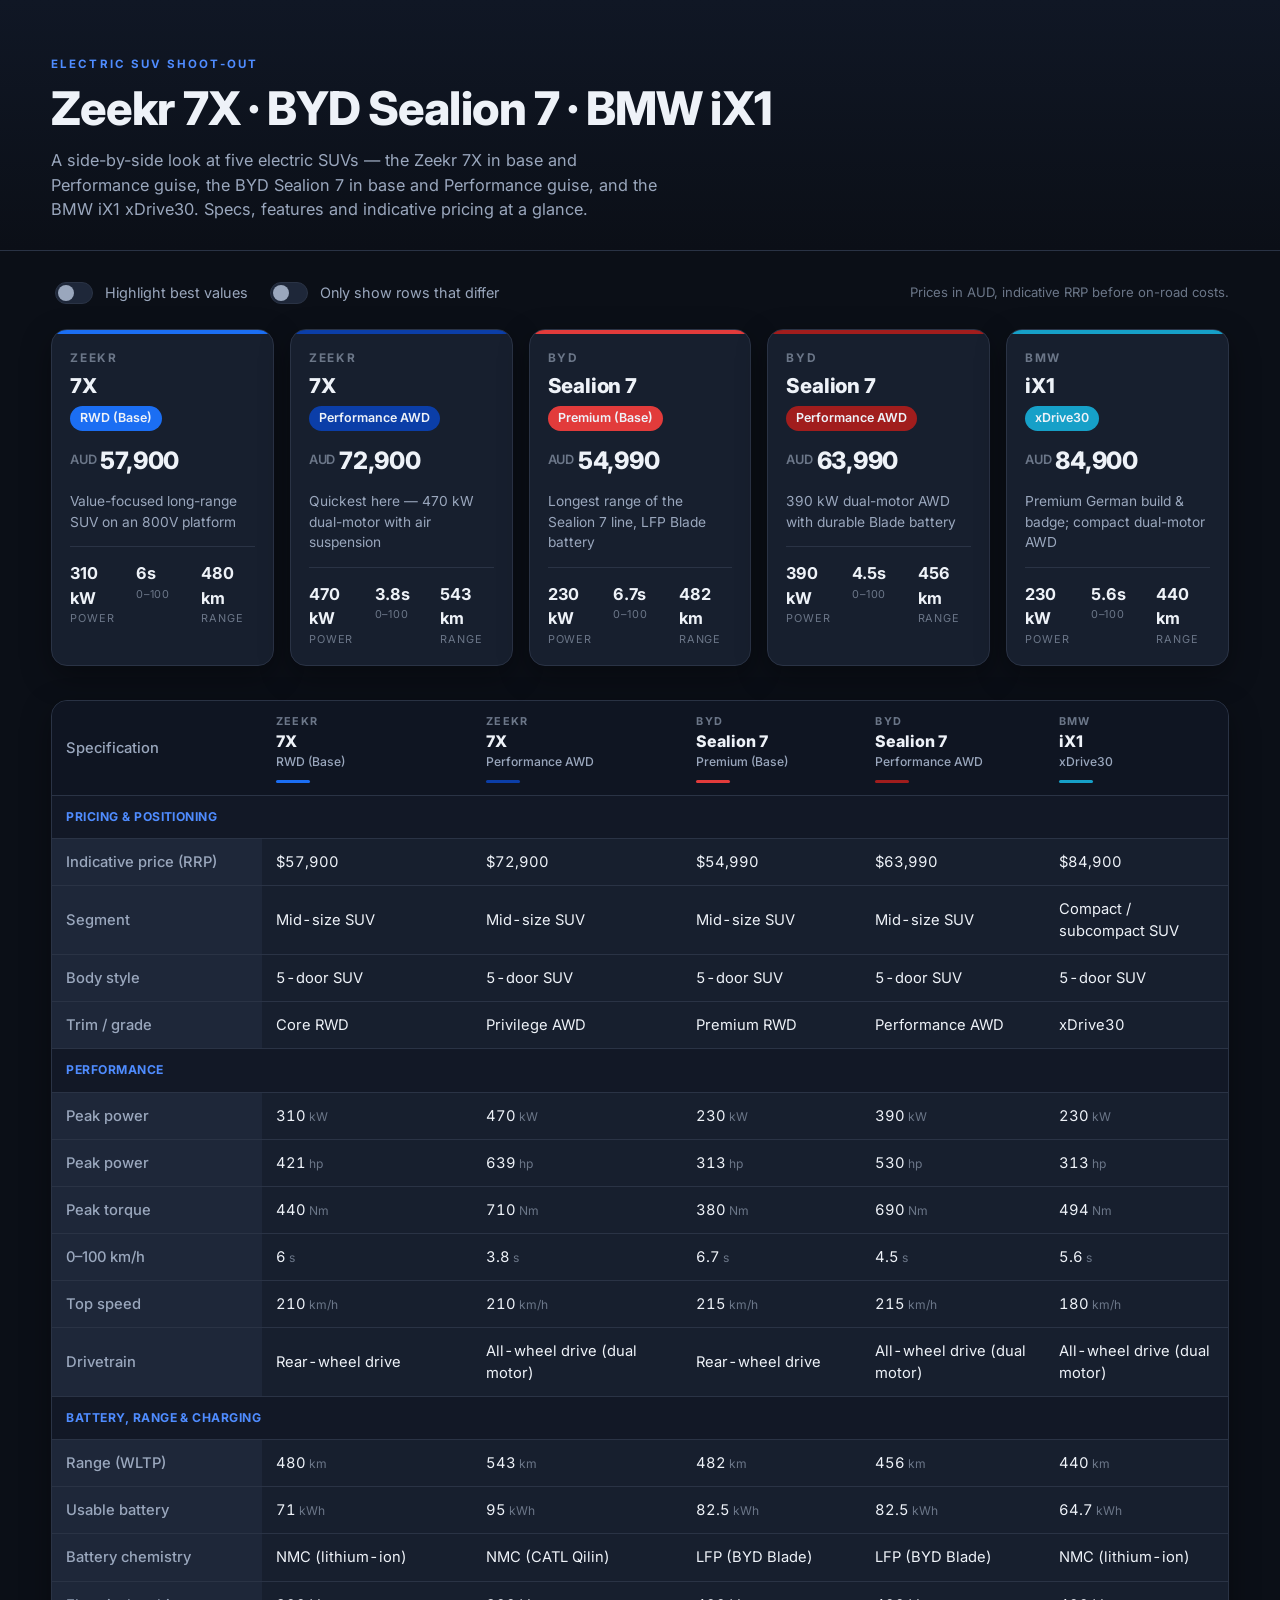
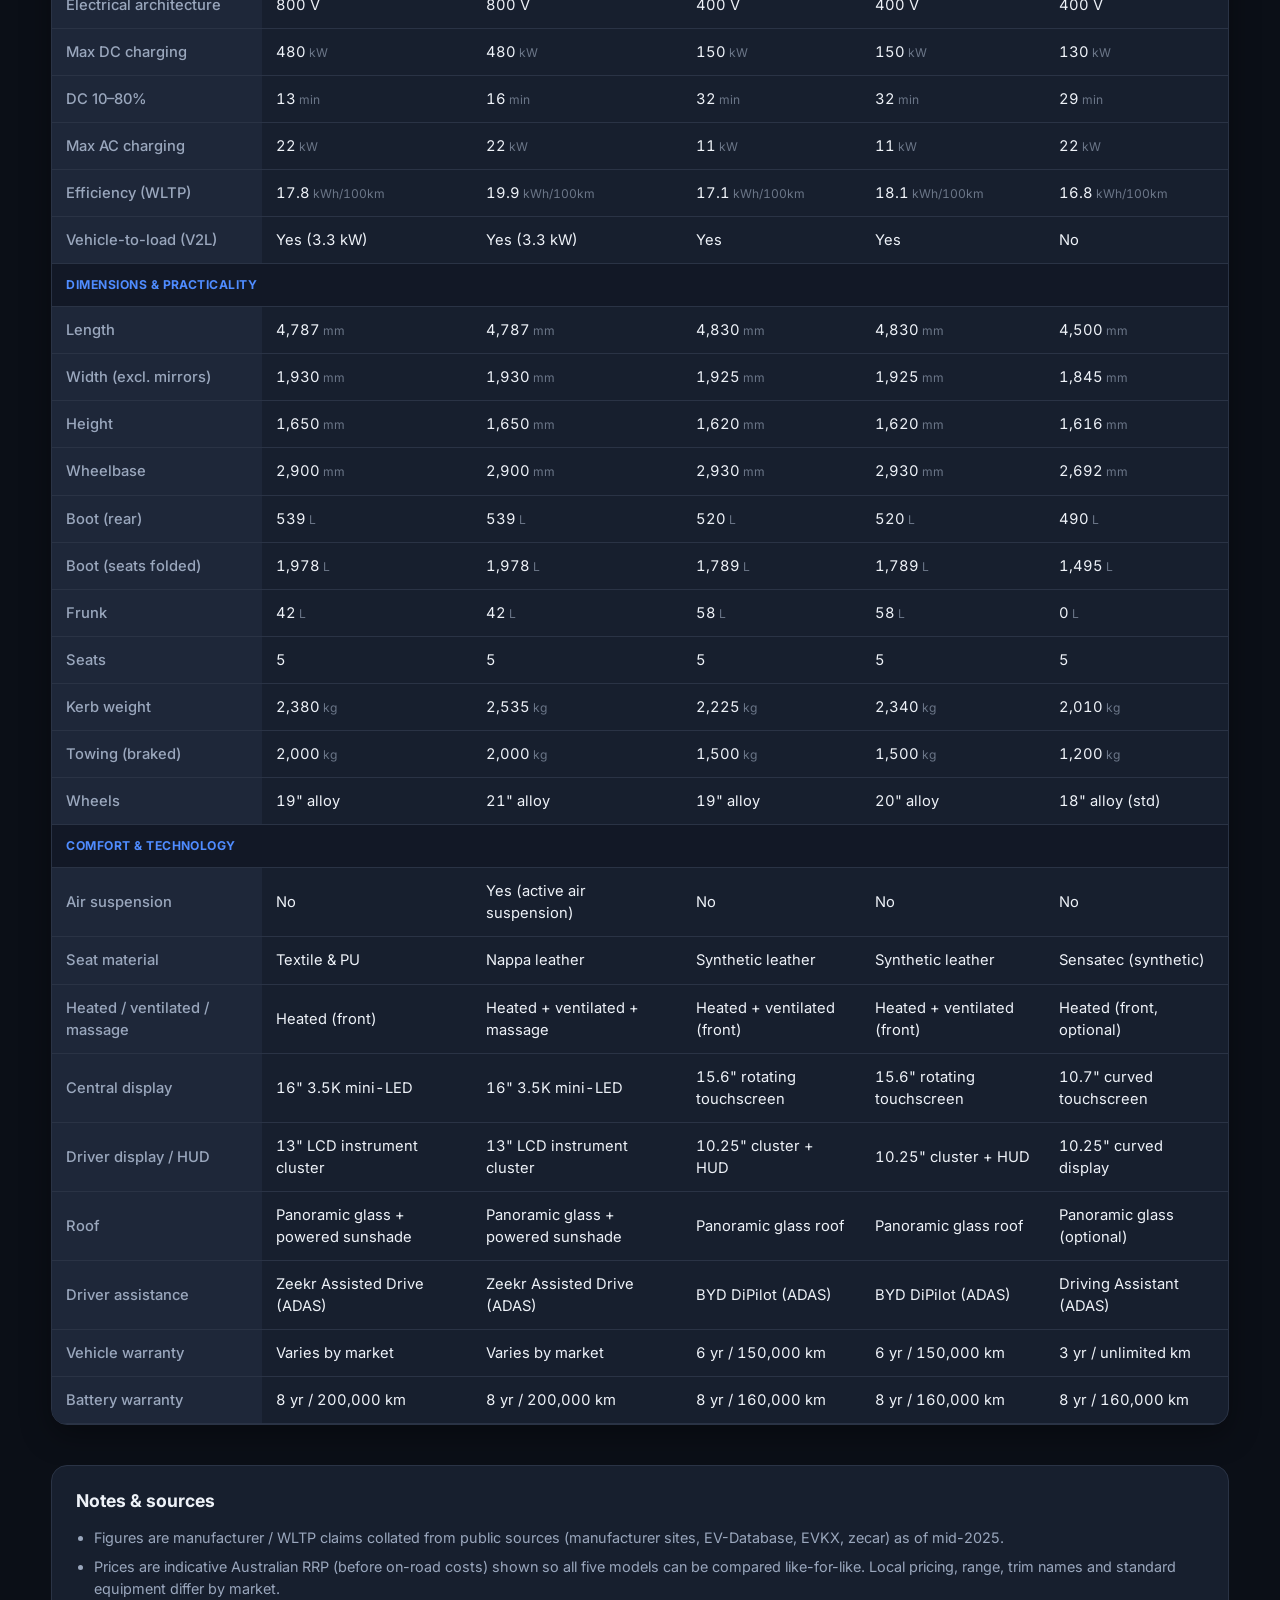
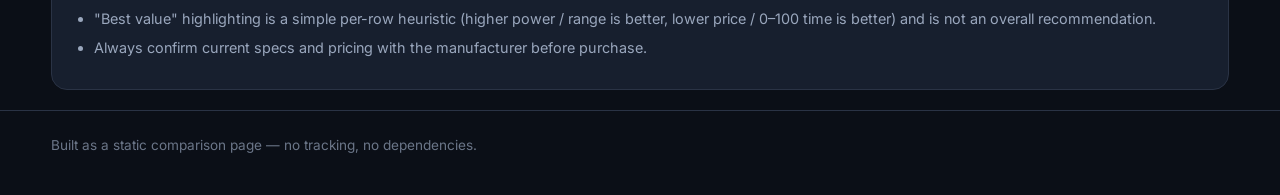
==== index.html @ f1d164d0 "Add side-by-side EV comparison for Zeekr 7X, BYD Sealion 7 and BMW iX1 Co-authored-by: add0908 <add0" ====
<!DOCTYPE html>
<html lang="en">
  <head>
    <meta charset="UTF-8" />
    <meta name="viewport" content="width=device-width, initial-scale=1.0" />
    <title>EV Comparison · Zeekr 7X vs BYD Sealion 7 vs BMW iX1</title>
    <meta
      name="description"
      content="Side-by-side comparison of the Zeekr 7X (base & Performance), BYD Sealion 7 (base & Performance) and BMW iX1 xDrive30 — specs, features and pricing."
    />
    <link rel="preconnect" href="https://fonts.googleapis.com" />
    <link rel="preconnect" href="https://fonts.gstatic.com" crossorigin />
    <link
      href="https://fonts.googleapis.com/css2?family=Inter:wght@400;500;600;700;800&display=swap"
      rel="stylesheet"
    />
    <link rel="stylesheet" href="styles.css" />
  </head>
  <body>
    <header class="site-header">
      <div class="wrap">
        <p class="eyebrow">Electric SUV shoot-out</p>
        <h1>Zeekr 7X · BYD Sealion 7 · BMW iX1</h1>
        <p class="lede">
          A side-by-side look at five electric SUVs — the Zeekr 7X in base and
          Performance guise, the BYD Sealion 7 in base and Performance guise, and
          the BMW iX1 xDrive30. Specs, features and indicative pricing at a glance.
        </p>
      </div>
    </header>

    <main class="wrap">
      <section class="controls" aria-label="Comparison controls">
        <div class="control-group">
          <label class="switch">
            <input type="checkbox" id="toggle-diff" />
            <span>Highlight best values</span>
          </label>
          <label class="switch">
            <input type="checkbox" id="toggle-onlydiff" />
            <span>Only show rows that differ</span>
          </label>
        </div>
        <p class="disclaimer" id="currency-note"></p>
      </section>

      <section class="cards" id="vehicle-cards" aria-label="Vehicles"></section>

      <section class="table-wrap" aria-label="Detailed comparison">
        <table class="compare" id="compare-table">
          <thead id="compare-head"></thead>
          <tbody id="compare-body"></tbody>
        </table>
      </section>

      <section class="notes">
        <h2>Notes &amp; sources</h2>
        <ul>
          <li>
            Figures are manufacturer / WLTP claims collated from public sources
            (manufacturer sites, EV-Database, EVKX, zecar) as of mid-2025.
          </li>
          <li>
            Prices are indicative Australian RRP (before on-road costs) shown so
            all five models can be compared like-for-like. Local pricing, range,
            trim names and standard equipment differ by market.
          </li>
          <li>
            "Best value" highlighting is a simple per-row heuristic (higher power
            / range is better, lower price / 0–100 time is better) and is not an
            overall recommendation.
          </li>
          <li>Always confirm current specs and pricing with the manufacturer before purchase.</li>
        </ul>
      </section>
    </main>

    <footer class="site-footer">
      <div class="wrap">
        <p>Built as a static comparison page — no tracking, no dependencies.</p>
      </div>
    </footer>

    <script src="data.js"></script>
    <script src="app.js"></script>
  </body>
</html>
---- styles.css ----
:root {
  --bg: #0b0f17;
  --bg-soft: #121826;
  --surface: #171f2e;
  --surface-2: #1e2739;
  --border: #2a3345;
  --text: #eef2f8;
  --text-dim: #9aa7bd;
  --text-faint: #6b7688;
  --accent: #4f8cff;
  --win-bg: rgba(52, 211, 153, 0.14);
  --win-border: rgba(52, 211, 153, 0.55);
  --win-text: #6ee7b7;
  --radius: 16px;
  --shadow: 0 10px 30px rgba(0, 0, 0, 0.35);
  --sticky-bg: #0f1522;
}

* {
  box-sizing: border-box;
}

html {
  scroll-behavior: smooth;
}

body {
  margin: 0;
  font-family: "Inter", system-ui, -apple-system, Segoe UI, Roboto, sans-serif;
  background: radial-gradient(1200px 600px at 70% -10%, #17233b 0, transparent 60%),
    var(--bg);
  background-color: var(--bg);
  color: var(--text);
  -webkit-font-smoothing: antialiased;
  line-height: 1.5;
}

.wrap {
  width: min(1180px, 92vw);
  margin: 0 auto;
}

/* Header */
.site-header {
  padding: 56px 0 28px;
  background: linear-gradient(180deg, #101725 0%, var(--bg) 100%);
  border-bottom: 1px solid var(--border);
}

.eyebrow {
  text-transform: uppercase;
  letter-spacing: 0.18em;
  font-size: 0.72rem;
  font-weight: 700;
  color: var(--accent);
  margin: 0 0 10px;
}

.site-header h1 {
  margin: 0 0 14px;
  font-size: clamp(1.8rem, 4vw, 2.9rem);
  font-weight: 800;
  letter-spacing: -0.02em;
  line-height: 1.1;
}

.lede {
  margin: 0;
  max-width: 62ch;
  color: var(--text-dim);
  font-size: 1.02rem;
}

/* Controls */
.controls {
  display: flex;
  flex-wrap: wrap;
  align-items: center;
  justify-content: space-between;
  gap: 16px;
  margin: 28px 0 22px;
}

.control-group {
  display: flex;
  flex-wrap: wrap;
  gap: 18px;
}

.switch {
  display: inline-flex;
  align-items: center;
  gap: 9px;
  font-size: 0.9rem;
  color: var(--text-dim);
  cursor: pointer;
  user-select: none;
}

.switch input {
  appearance: none;
  width: 38px;
  height: 22px;
  border-radius: 999px;
  background: var(--surface-2);
  border: 1px solid var(--border);
  position: relative;
  cursor: pointer;
  transition: background 0.2s ease;
  flex: none;
}

.switch input::after {
  content: "";
  position: absolute;
  top: 2px;
  left: 2px;
  width: 16px;
  height: 16px;
  border-radius: 50%;
  background: var(--text-dim);
  transition: transform 0.2s ease, background 0.2s ease;
}

.switch input:checked {
  background: rgba(79, 140, 255, 0.35);
  border-color: var(--accent);
}

.switch input:checked::after {
  transform: translateX(16px);
  background: var(--accent);
}

.disclaimer {
  margin: 0;
  font-size: 0.82rem;
  color: var(--text-faint);
}

/* Cards */
.cards {
  display: grid;
  grid-template-columns: repeat(auto-fit, minmax(200px, 1fr));
  gap: 16px;
  margin-bottom: 34px;
}

.card {
  position: relative;
  background: var(--surface);
  border: 1px solid var(--border);
  border-radius: var(--radius);
  padding: 20px 18px 18px;
  box-shadow: var(--shadow);
  overflow: hidden;
}

.card::before {
  content: "";
  position: absolute;
  inset: 0 0 auto 0;
  height: 4px;
  background: var(--card-accent, var(--accent));
}

.card .brand {
  font-size: 0.74rem;
  letter-spacing: 0.14em;
  text-transform: uppercase;
  color: var(--text-faint);
  font-weight: 700;
}

.card .model {
  font-size: 1.28rem;
  font-weight: 800;
  margin: 4px 0 2px;
  letter-spacing: -0.01em;
}

.card .trim {
  display: inline-block;
  font-size: 0.78rem;
  font-weight: 600;
  color: var(--text);
  background: var(--card-accent, var(--accent));
  padding: 3px 10px;
  border-radius: 999px;
  margin-bottom: 12px;
}

.card .price {
  font-size: 1.5rem;
  font-weight: 800;
  letter-spacing: -0.01em;
}

.card .price .cur {
  font-size: 0.8rem;
  font-weight: 600;
  color: var(--text-faint);
  margin-right: 4px;
  vertical-align: 0.35em;
}

.card .highlight {
  margin: 12px 0 0;
  font-size: 0.86rem;
  color: var(--text-dim);
  min-height: 2.6em;
}

.card .quickstats {
  display: flex;
  gap: 12px;
  margin-top: 14px;
  padding-top: 14px;
  border-top: 1px solid var(--border);
}

.card .quickstats div {
  flex: 1;
}

.card .quickstats .v {
  font-size: 1.02rem;
  font-weight: 700;
}

.card .quickstats .l {
  font-size: 0.68rem;
  text-transform: uppercase;
  letter-spacing: 0.08em;
  color: var(--text-faint);
}

/* Table */
.table-wrap {
  overflow-x: auto;
  border: 1px solid var(--border);
  border-radius: var(--radius);
  background: var(--surface);
  box-shadow: var(--shadow);
}

table.compare {
  border-collapse: collapse;
  width: 100%;
  min-width: 720px;
  font-size: 0.92rem;
}

table.compare th,
table.compare td {
  padding: 12px 14px;
  text-align: left;
  border-bottom: 1px solid var(--border);
  vertical-align: middle;
}

table.compare thead th {
  position: sticky;
  top: 0;
  z-index: 3;
  background: var(--sticky-bg);
  backdrop-filter: blur(6px);
}

.col-head {
  min-width: 150px;
}

.col-head .ch-brand {
  font-size: 0.68rem;
  letter-spacing: 0.12em;
  text-transform: uppercase;
  color: var(--text-faint);
  font-weight: 700;
}

.col-head .ch-model {
  font-weight: 800;
  font-size: 1rem;
}

.col-head .ch-trim {
  font-size: 0.76rem;
  color: var(--text-dim);
  font-weight: 500;
}

.col-head .ch-bar {
  height: 3px;
  width: 34px;
  border-radius: 3px;
  margin-top: 8px;
  background: var(--ch-accent, var(--accent));
}

/* first column: labels */
th.row-label,
td.row-label {
  position: sticky;
  left: 0;
  z-index: 2;
  background: var(--surface-2);
  font-weight: 500;
  color: var(--text-dim);
  min-width: 190px;
}

thead th.row-label {
  z-index: 4;
  background: var(--sticky-bg);
}

tr.group-row td {
  background: var(--bg-soft);
  font-weight: 700;
  letter-spacing: 0.04em;
  text-transform: uppercase;
  font-size: 0.76rem;
  color: var(--accent);
  position: sticky;
  left: 0;
}

tbody tr:hover td:not(.row-label) {
  background: rgba(255, 255, 255, 0.02);
}

td.val {
  font-variant-numeric: tabular-nums;
  color: var(--text);
}

td.val .unit {
  color: var(--text-faint);
  font-size: 0.82em;
  margin-left: 3px;
}

/* winner highlight (toggled) */
body.show-diff td.win {
  background: var(--win-bg);
  color: var(--win-text);
  font-weight: 700;
  box-shadow: inset 3px 0 0 var(--win-border);
}

/* Notes */
.notes {
  margin: 40px 0 20px;
  background: var(--surface);
  border: 1px solid var(--border);
  border-radius: var(--radius);
  padding: 22px 24px;
}

.notes h2 {
  margin: 0 0 12px;
  font-size: 1.1rem;
}

.notes ul {
  margin: 0;
  padding-left: 18px;
  color: var(--text-dim);
  font-size: 0.9rem;
}

.notes li {
  margin-bottom: 8px;
}

/* Footer */
.site-footer {
  border-top: 1px solid var(--border);
  padding: 24px 0 40px;
  margin-top: 20px;
}

.site-footer p {
  margin: 0;
  color: var(--text-faint);
  font-size: 0.85rem;
}

@media (max-width: 560px) {
  .site-header {
    padding: 40px 0 22px;
  }
  .controls {
    flex-direction: column;
    align-items: flex-start;
  }
}
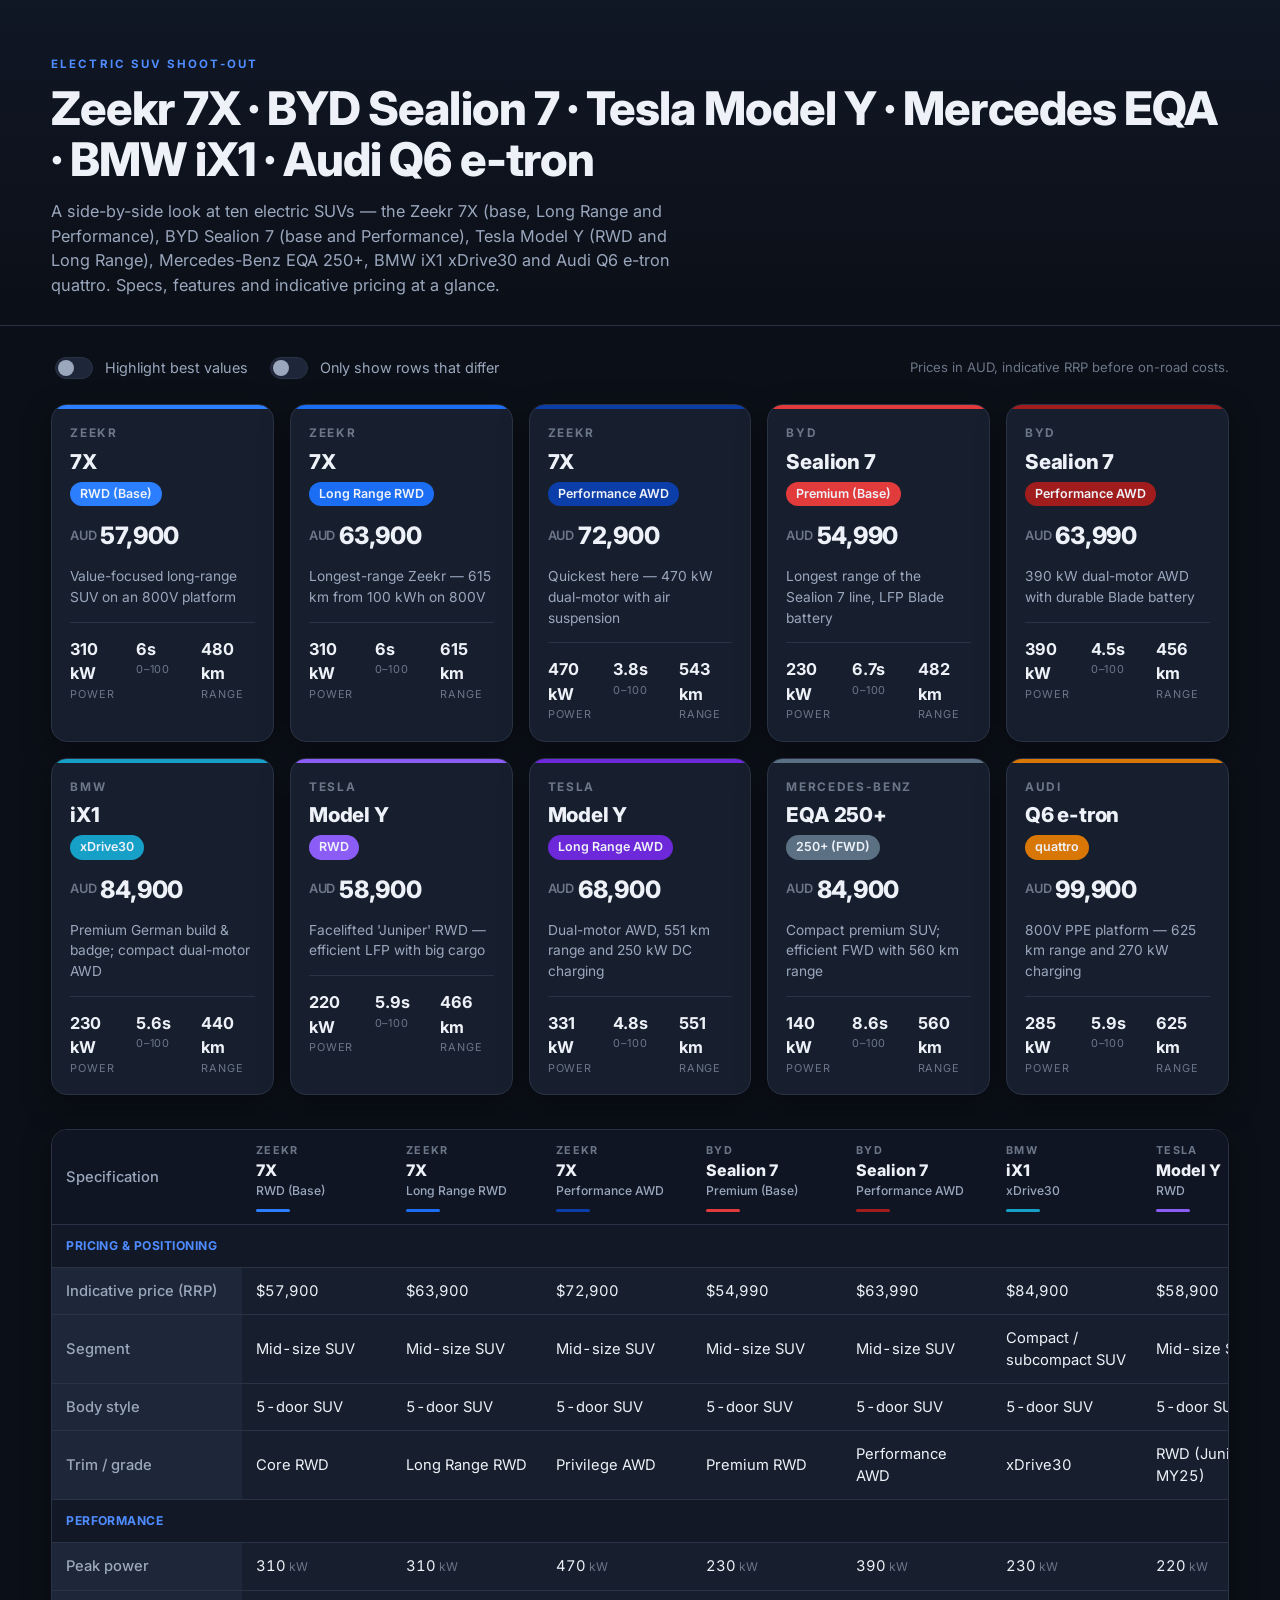
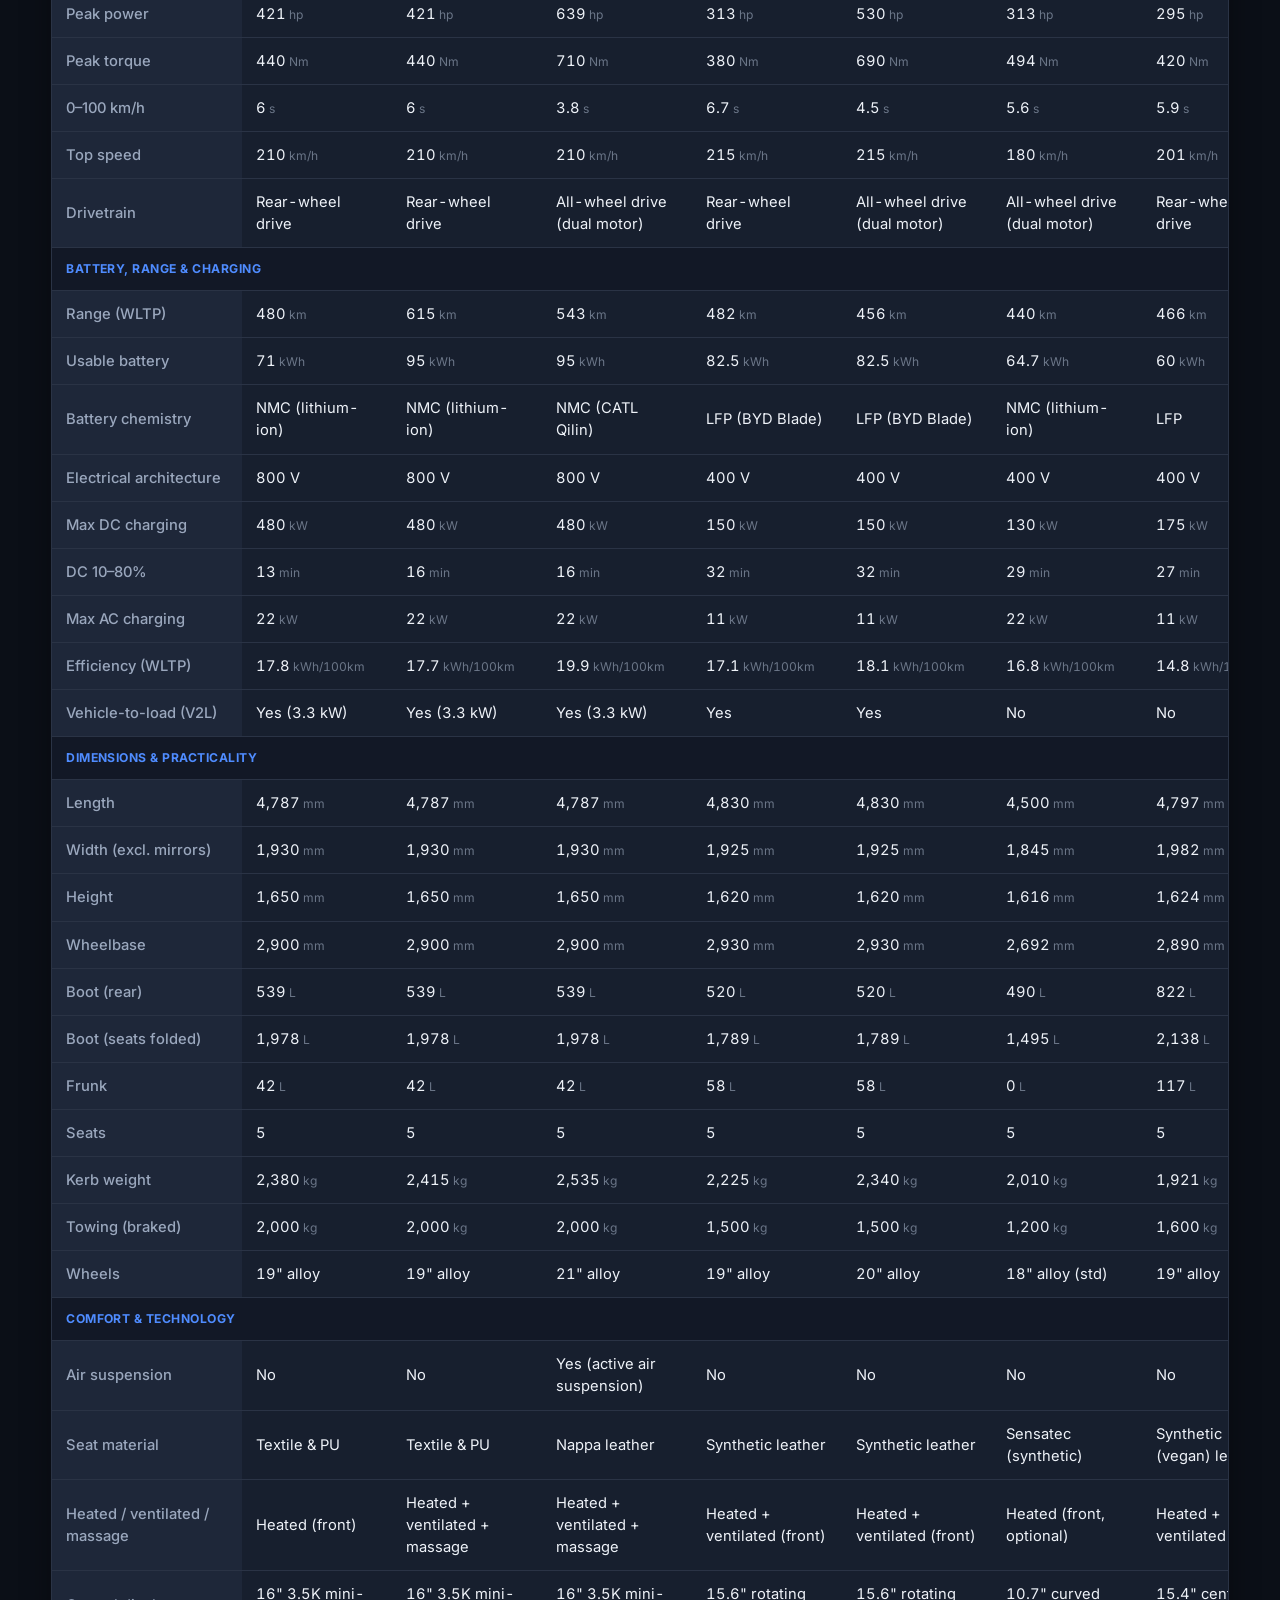
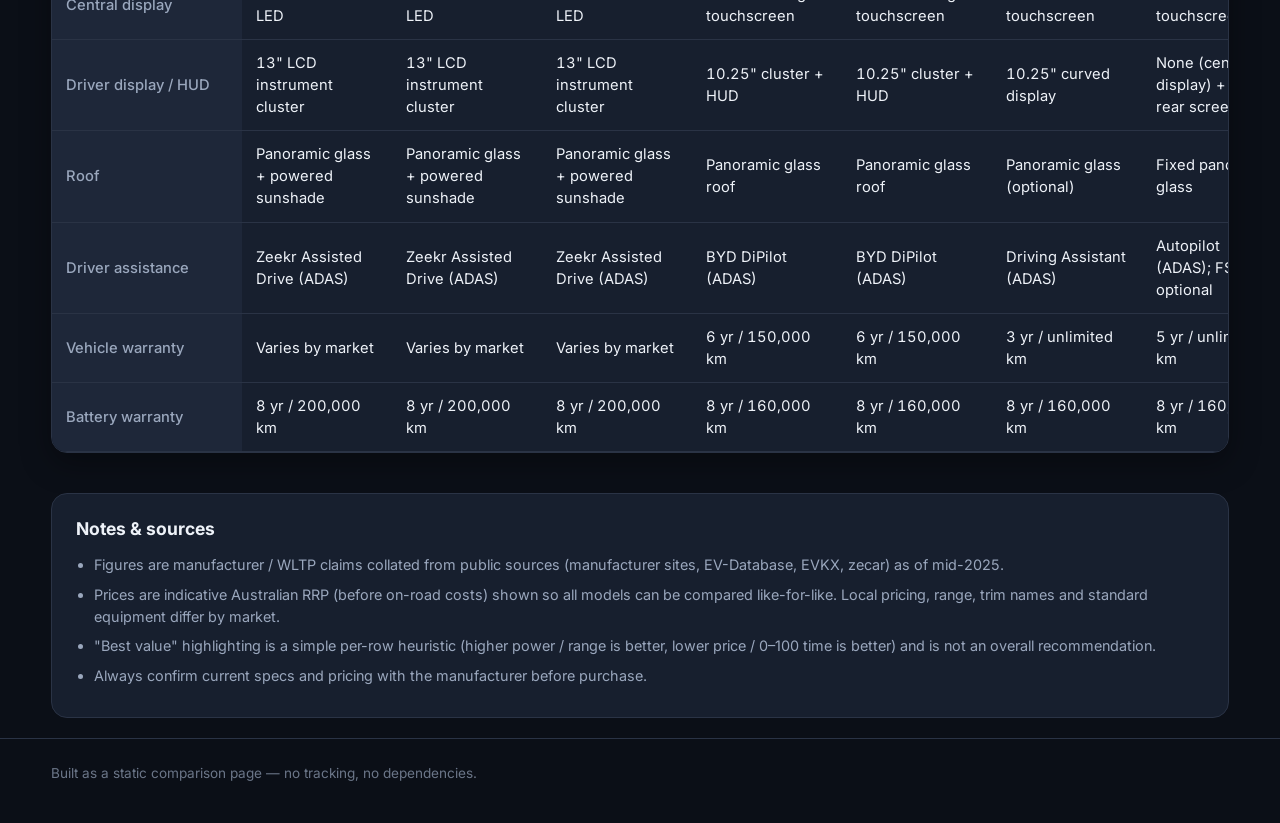
==== commit dcec9a1b: "Add 5 more EVs (Zeekr 7X LR, Tesla Model Y RWD/LR, Mercedes EQA 250+, Audi Q6 e-tron) + build script" ====
--- a/index.html
+++ b/index.html
@@ -7,6 +7,10 @@
     <meta
       name="description"
       content="Side-by-side comparison of the Zeekr 7X (base & Performance), BYD Sealion 7 (base & Performance) and BMW iX1 xDrive30 — specs, features and pricing."
+    />
+    <link
+      rel="icon"
+      href="data:image/svg+xml,%3Csvg xmlns='http://www.w3.org/2000/svg' viewBox='0 0 32 32'%3E%3Crect width='32' height='32' rx='7' fill='%230b0f17'/%3E%3Ctext x='16' y='23' font-size='20' text-anchor='middle' fill='%234f8cff'%3E%E2%9A%A1%3C/text%3E%3C/svg%3E"
     />
     <link rel="preconnect" href="https://fonts.googleapis.com" />
     <link rel="preconnect" href="https://fonts.gstatic.com" crossorigin />
@@ -20,11 +24,13 @@
     <header class="site-header">
       <div class="wrap">
         <p class="eyebrow">Electric SUV shoot-out</p>
-        <h1>Zeekr 7X · BYD Sealion 7 · BMW iX1</h1>
+        <h1>Zeekr 7X · BYD Sealion 7 · Tesla Model Y · Mercedes EQA · BMW iX1 · Audi Q6 e-tron</h1>
         <p class="lede">
-          A side-by-side look at five electric SUVs — the Zeekr 7X in base and
-          Performance guise, the BYD Sealion 7 in base and Performance guise, and
-          the BMW iX1 xDrive30. Specs, features and indicative pricing at a glance.
+          A side-by-side look at ten electric SUVs — the Zeekr 7X (base, Long
+          Range and Performance), BYD Sealion 7 (base and Performance), Tesla
+          Model Y (RWD and Long Range), Mercedes-Benz EQA 250+, BMW iX1 xDrive30
+          and Audi Q6 e-tron quattro. Specs, features and indicative pricing at a
+          glance.
         </p>
       </div>
     </header>
@@ -62,7 +68,7 @@
           </li>
           <li>
             Prices are indicative Australian RRP (before on-road costs) shown so
-            all five models can be compared like-for-like. Local pricing, range,
+            all models can be compared like-for-like. Local pricing, range,
             trim names and standard equipment differ by market.
           </li>
           <li>
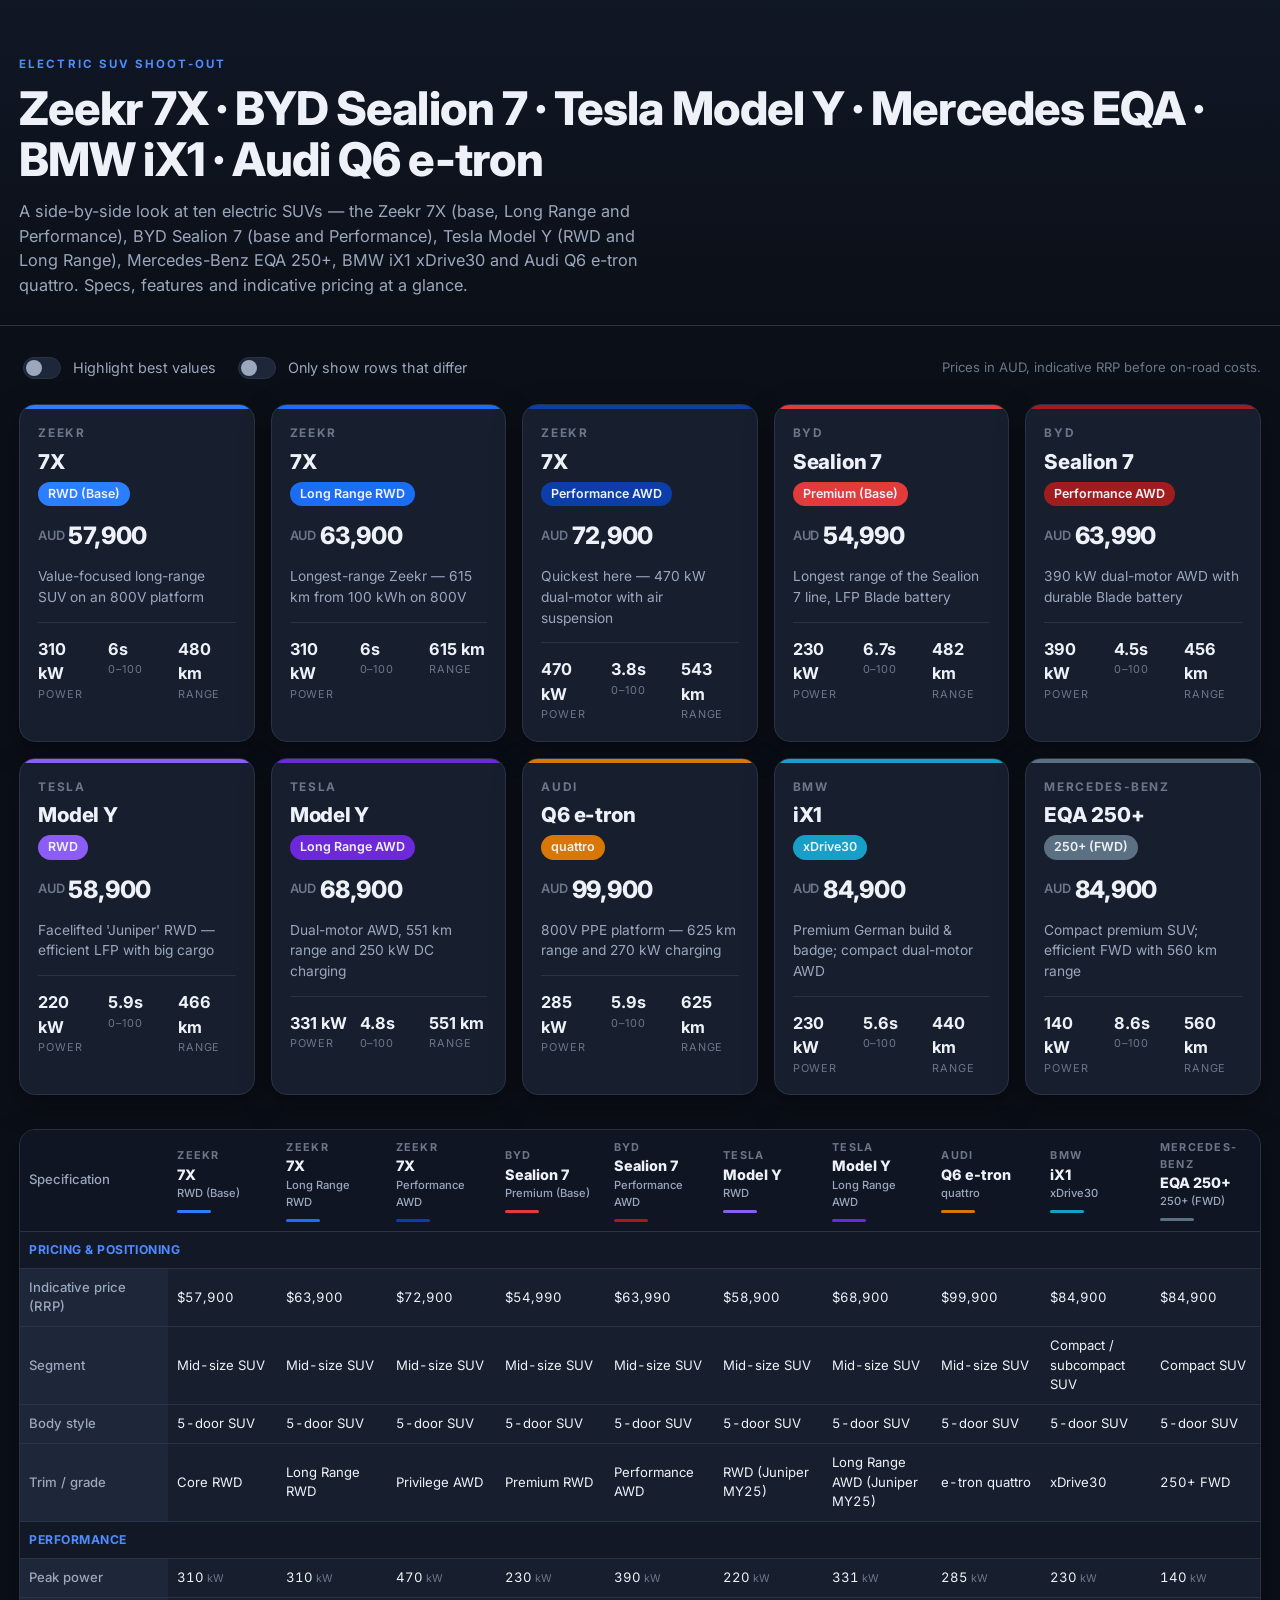
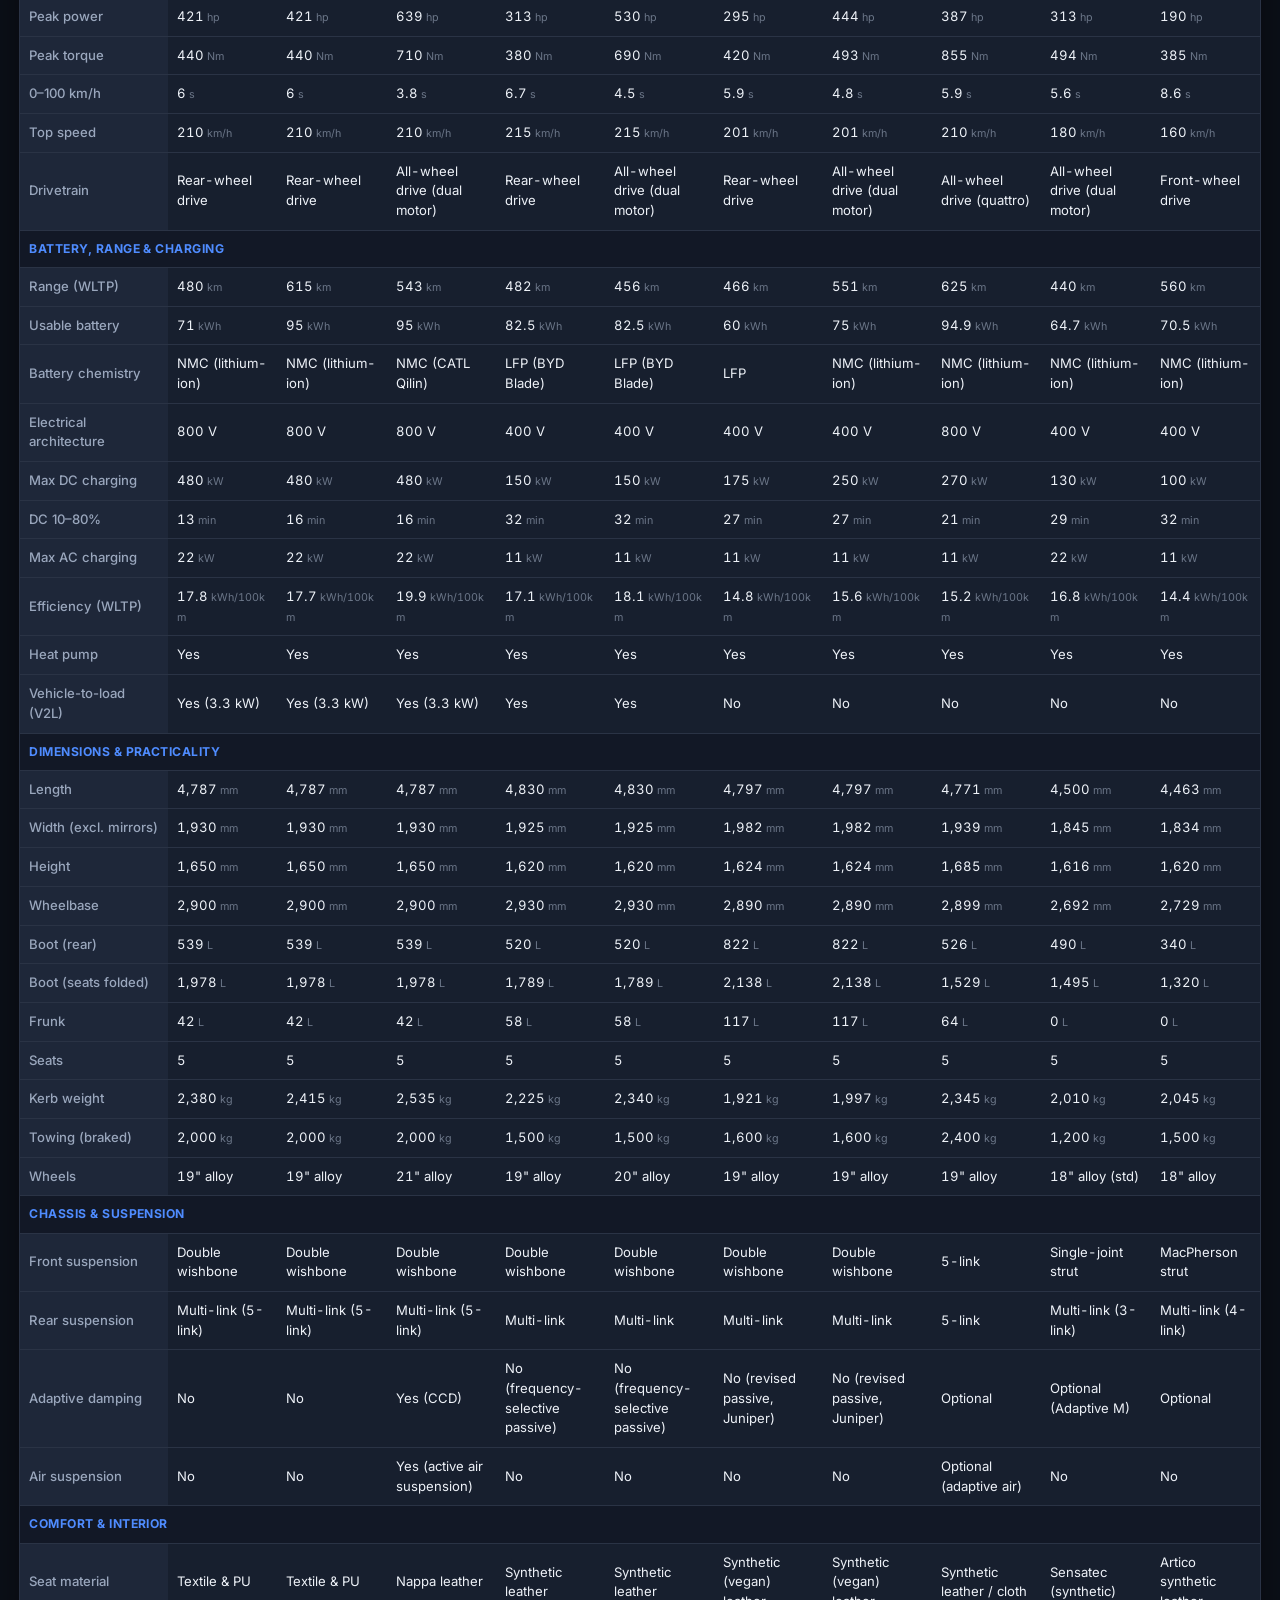
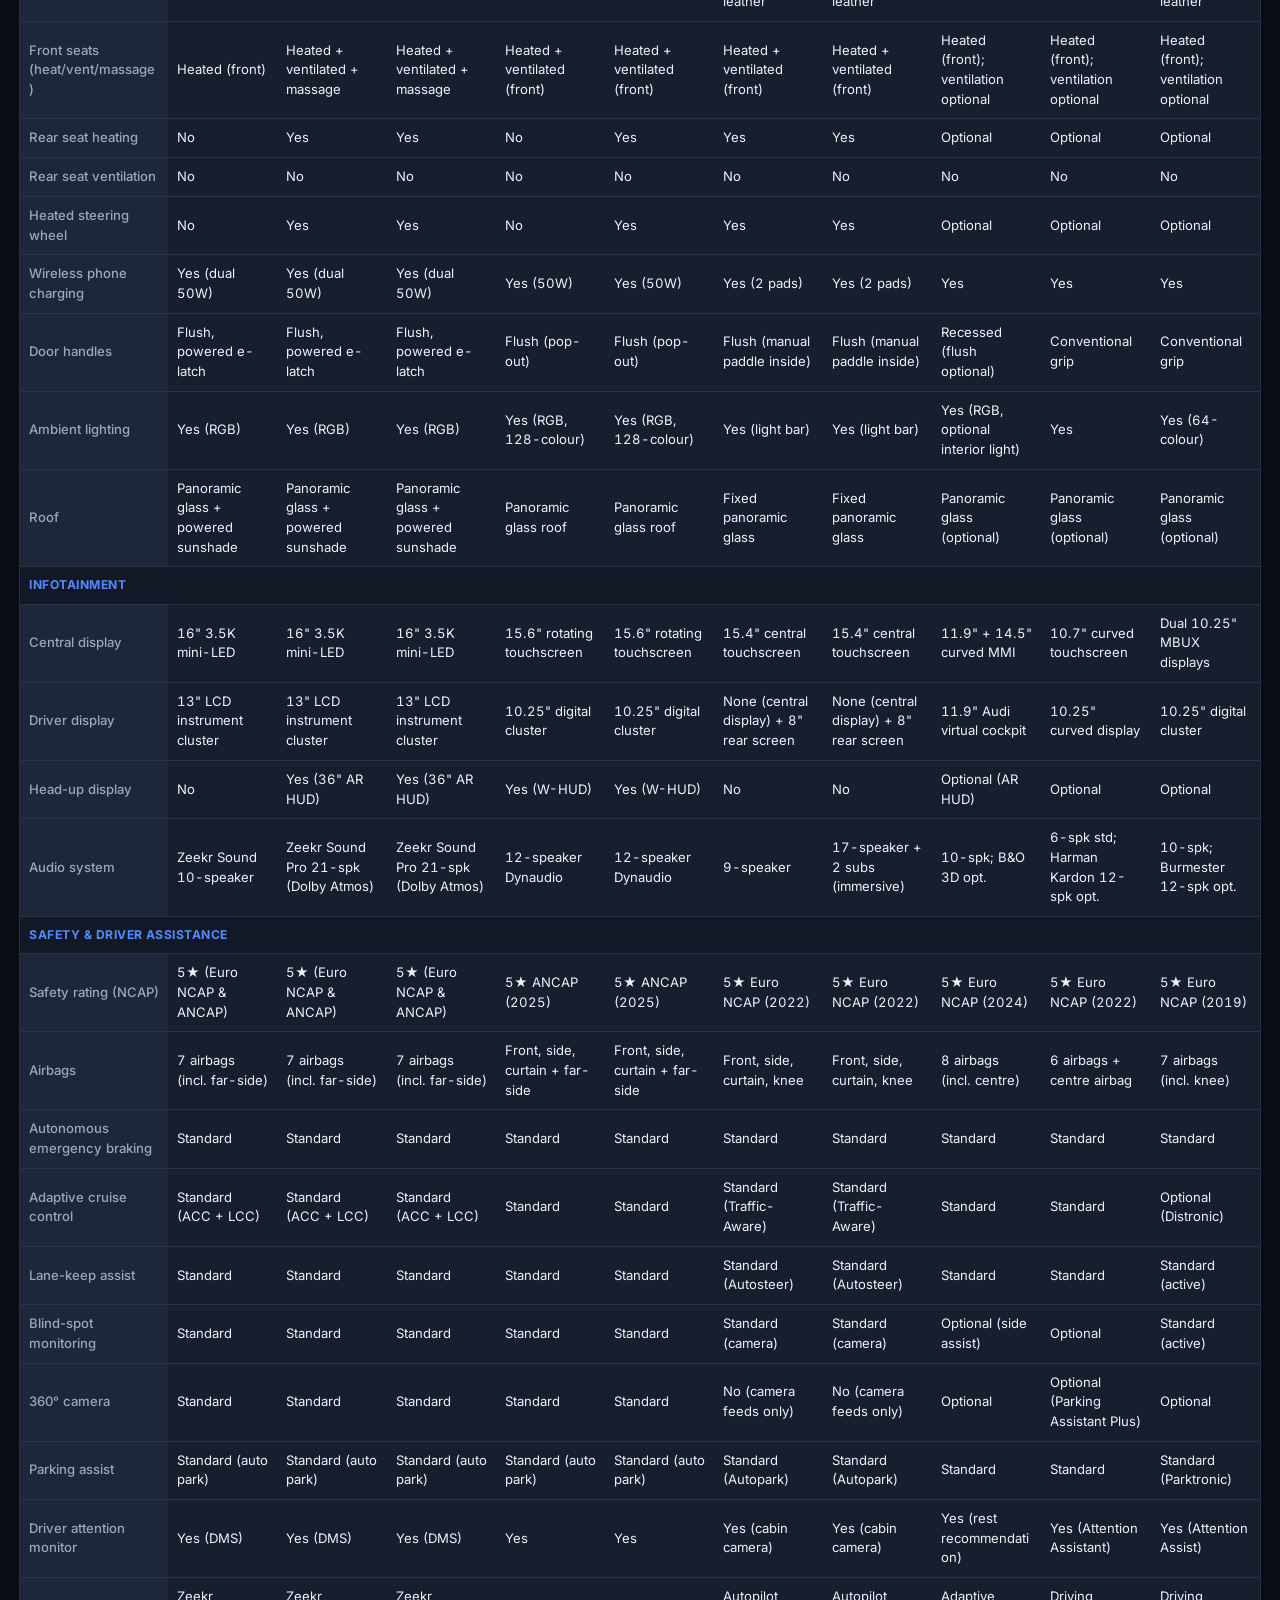
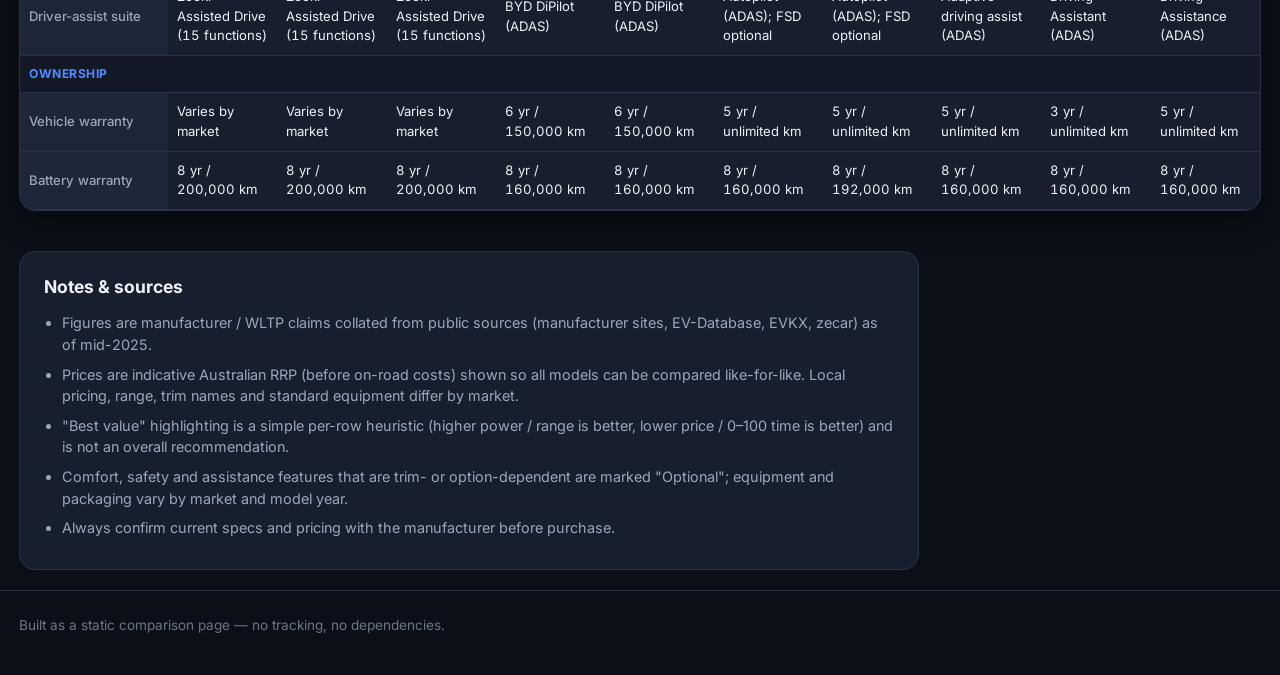
==== commit 3ebe3759: "Expand specs: add audio, rear-seat comfort, door handles, suspension, safety/ADAS, ownership rows Co" ====
--- a/index.html
+++ b/index.html
@@ -76,6 +76,11 @@
             / range is better, lower price / 0–100 time is better) and is not an
             overall recommendation.
           </li>
+          <li>
+            Comfort, safety and assistance features that are trim- or
+            option-dependent are marked "Optional"; equipment and packaging vary
+            by market and model year.
+          </li>
           <li>Always confirm current specs and pricing with the manufacturer before purchase.</li>
         </ul>
       </section>
--- a/styles.css
+++ b/styles.css
@@ -36,8 +36,14 @@
 }
 
 .wrap {
-  width: min(1180px, 92vw);
+  width: min(2400px, 97vw);
   margin: 0 auto;
+}
+
+/* Keep long-form reading text comfortable even though the page is wide. */
+.lede,
+.notes {
+  max-width: 900px;
 }
 
 /* Header */
@@ -246,17 +252,20 @@
 
 table.compare {
   border-collapse: collapse;
+  table-layout: fixed;
   width: 100%;
-  min-width: 720px;
-  font-size: 0.92rem;
+  min-width: 1040px;
+  font-size: 0.82rem;
 }
 
 table.compare th,
 table.compare td {
-  padding: 12px 14px;
+  padding: 9px 9px;
   text-align: left;
   border-bottom: 1px solid var(--border);
   vertical-align: middle;
+  overflow-wrap: break-word;
+  word-break: break-word;
 }
 
 table.compare thead th {
@@ -268,7 +277,7 @@
 }
 
 .col-head {
-  min-width: 150px;
+  min-width: 0;
 }
 
 .col-head .ch-brand {
@@ -281,11 +290,11 @@
 
 .col-head .ch-model {
   font-weight: 800;
-  font-size: 1rem;
+  font-size: 0.9rem;
 }
 
 .col-head .ch-trim {
-  font-size: 0.76rem;
+  font-size: 0.7rem;
   color: var(--text-dim);
   font-weight: 500;
 }
@@ -307,7 +316,8 @@
   background: var(--surface-2);
   font-weight: 500;
   color: var(--text-dim);
-  min-width: 190px;
+  width: 148px;
+  min-width: 148px;
 }
 
 thead th.row-label {
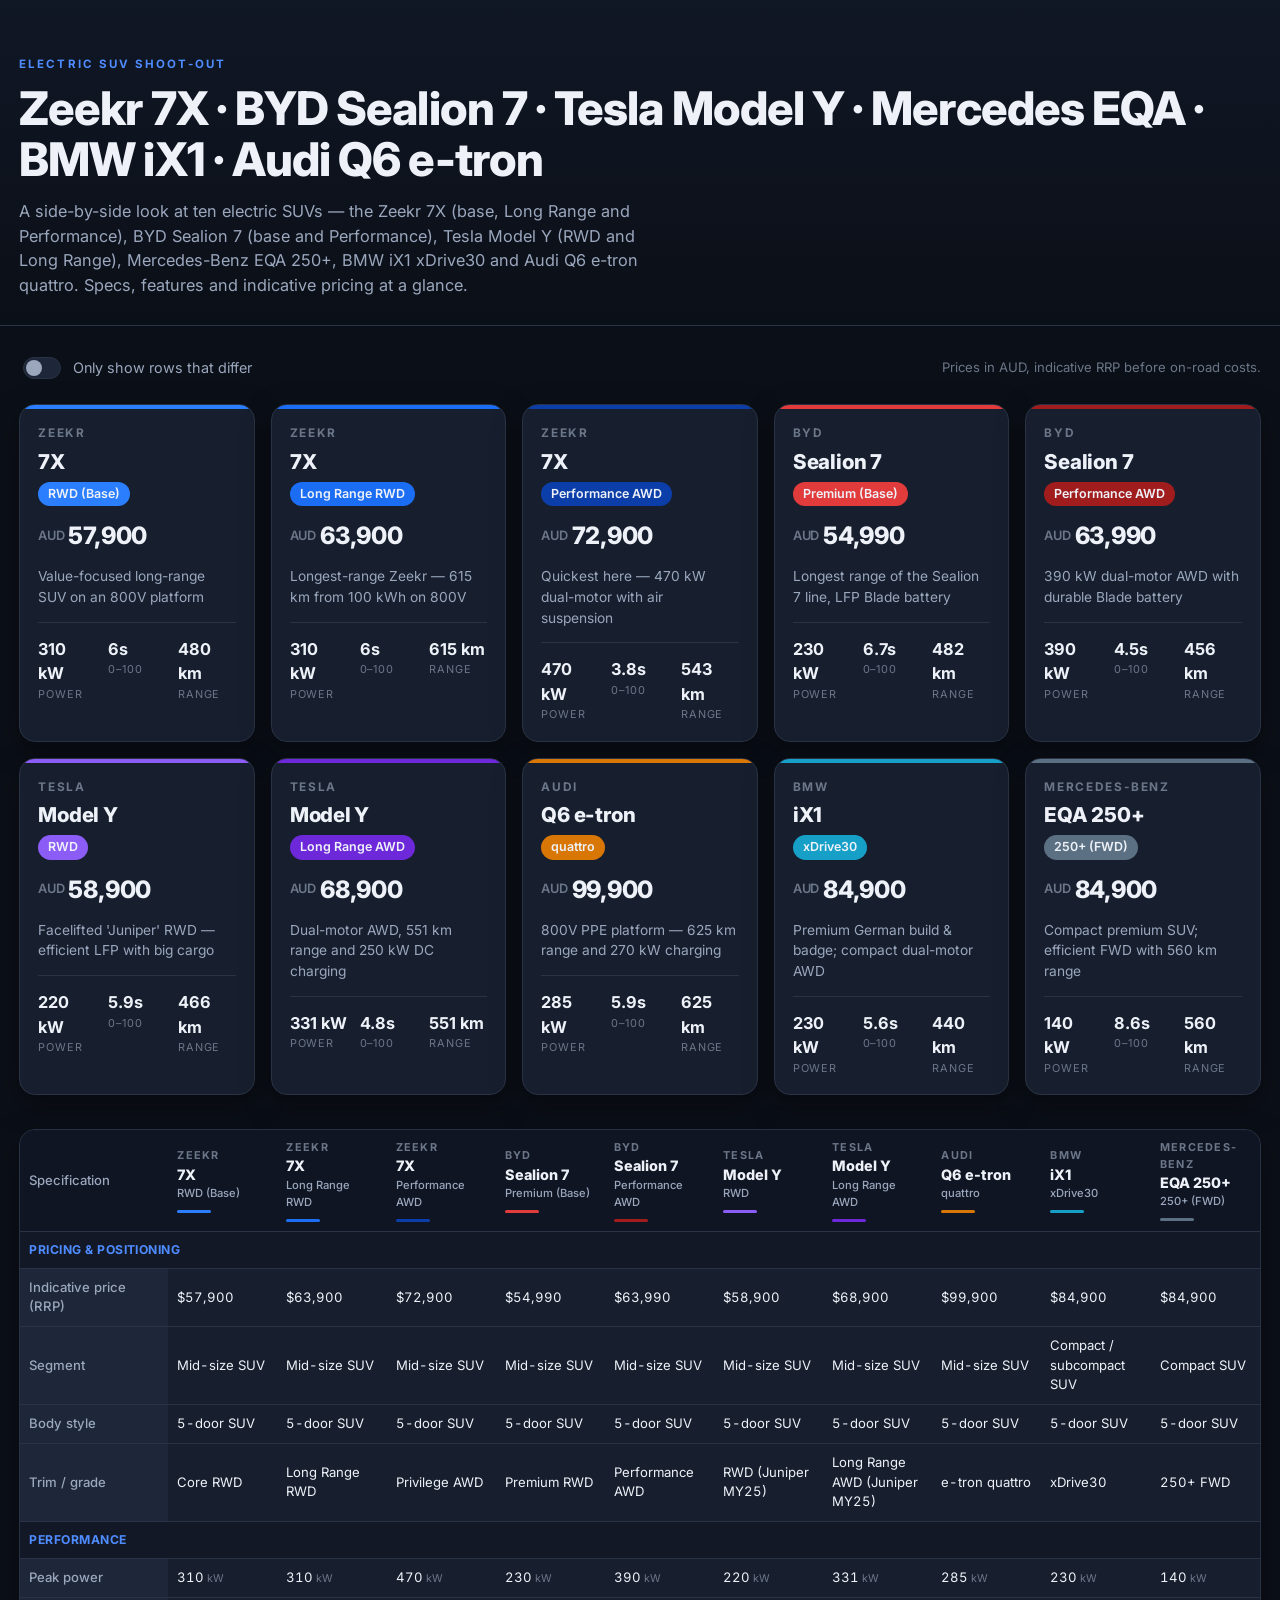
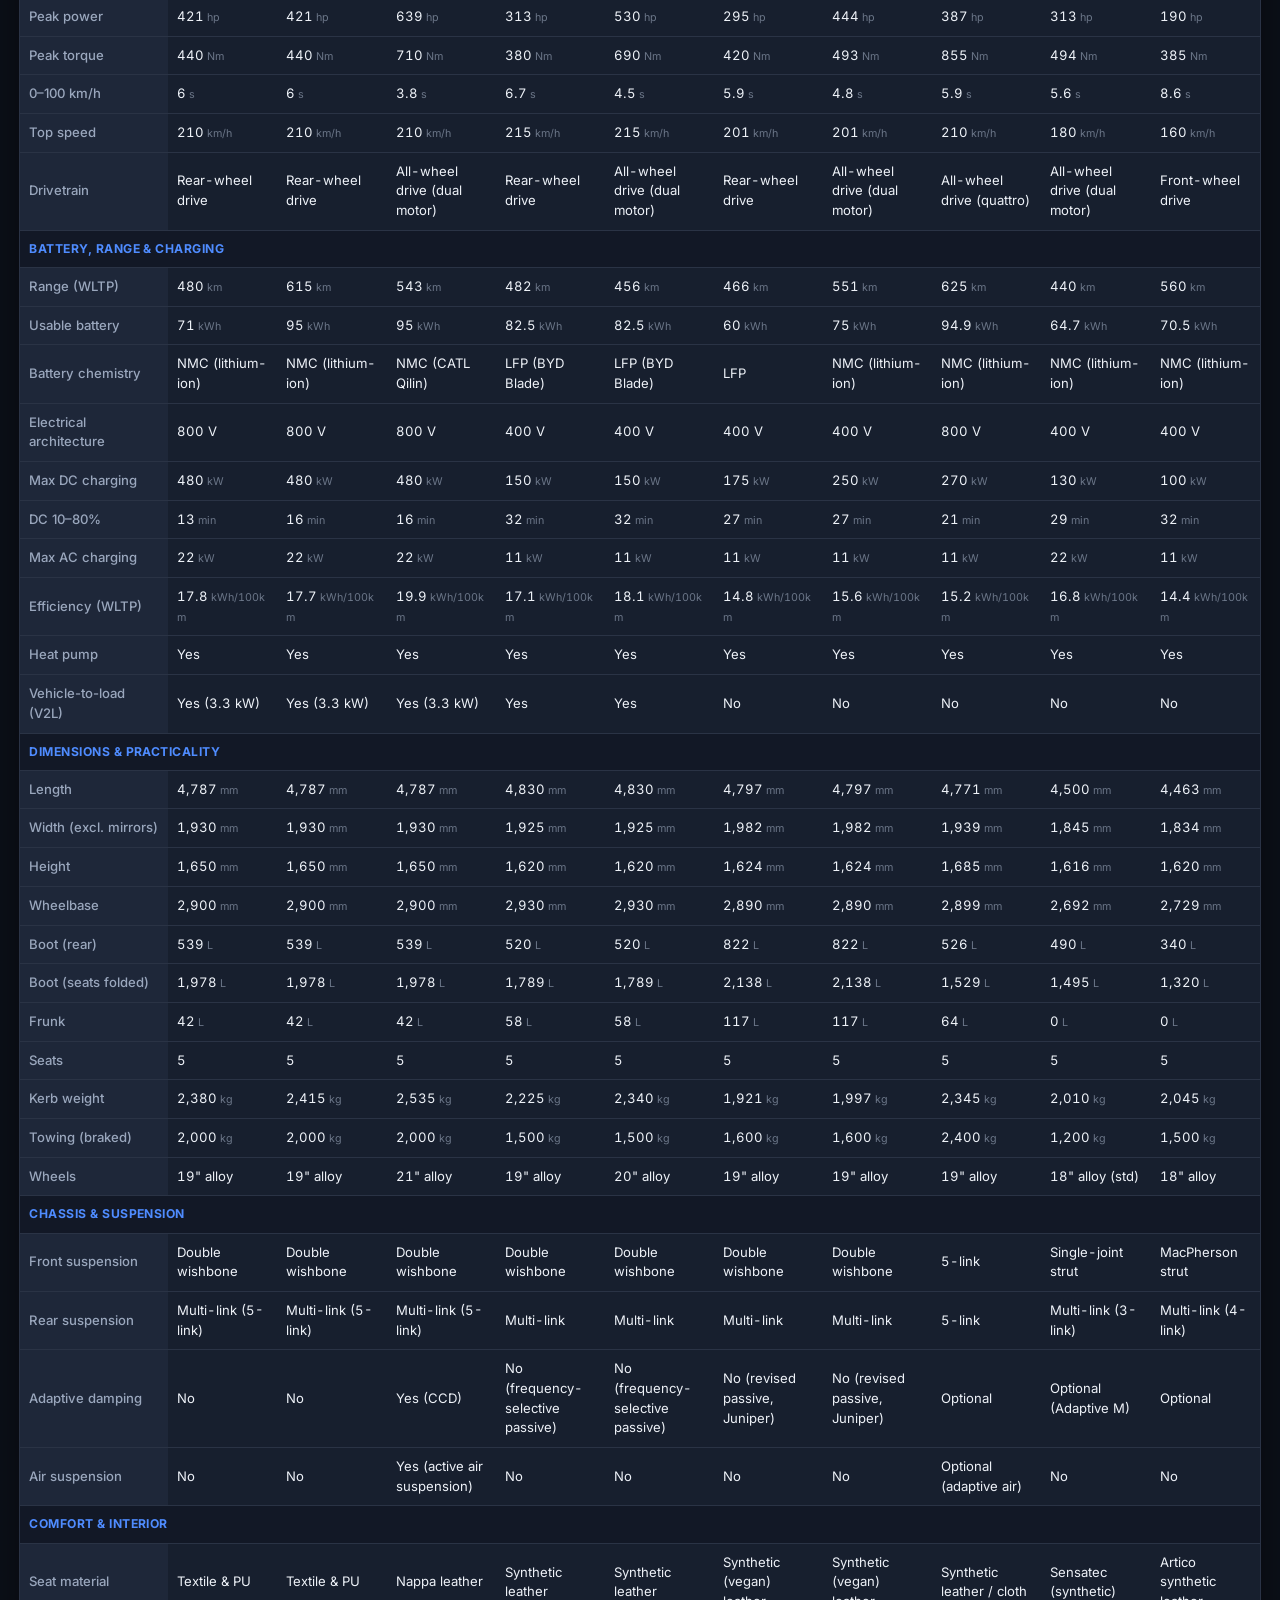
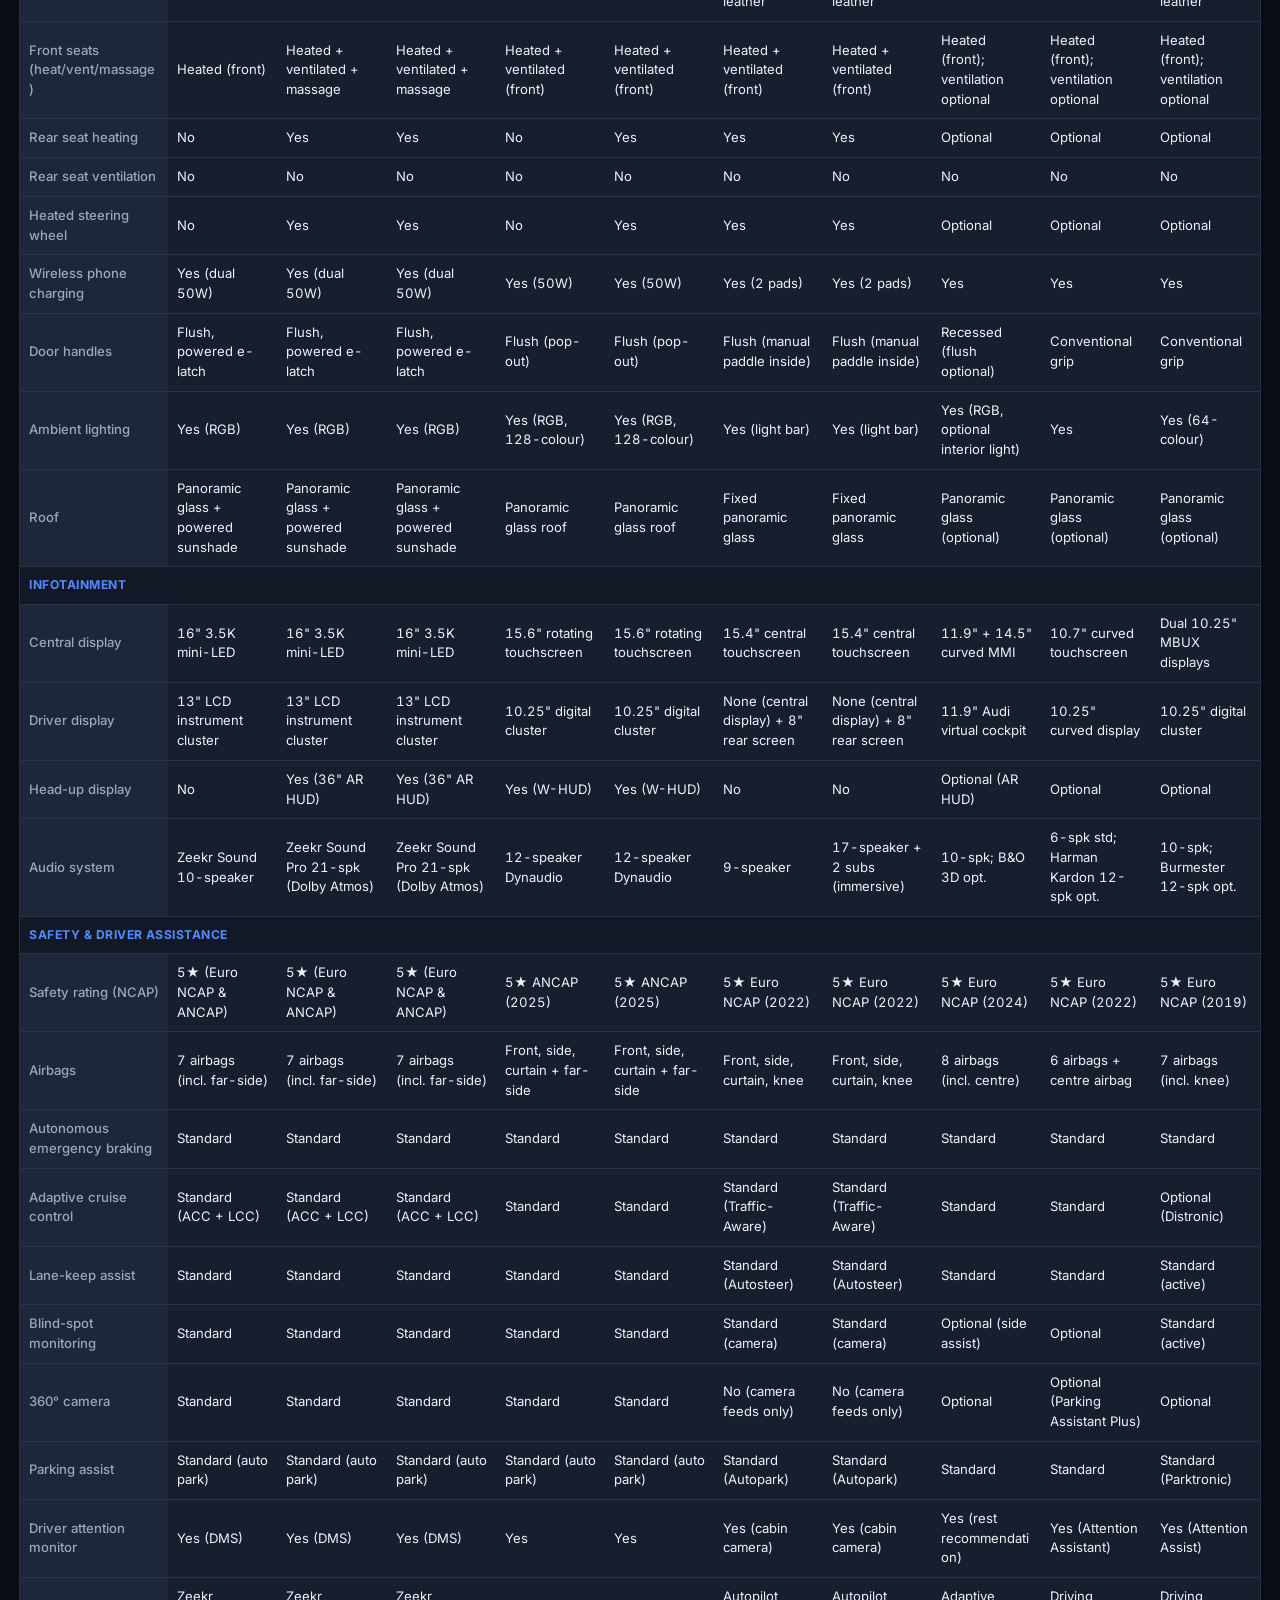
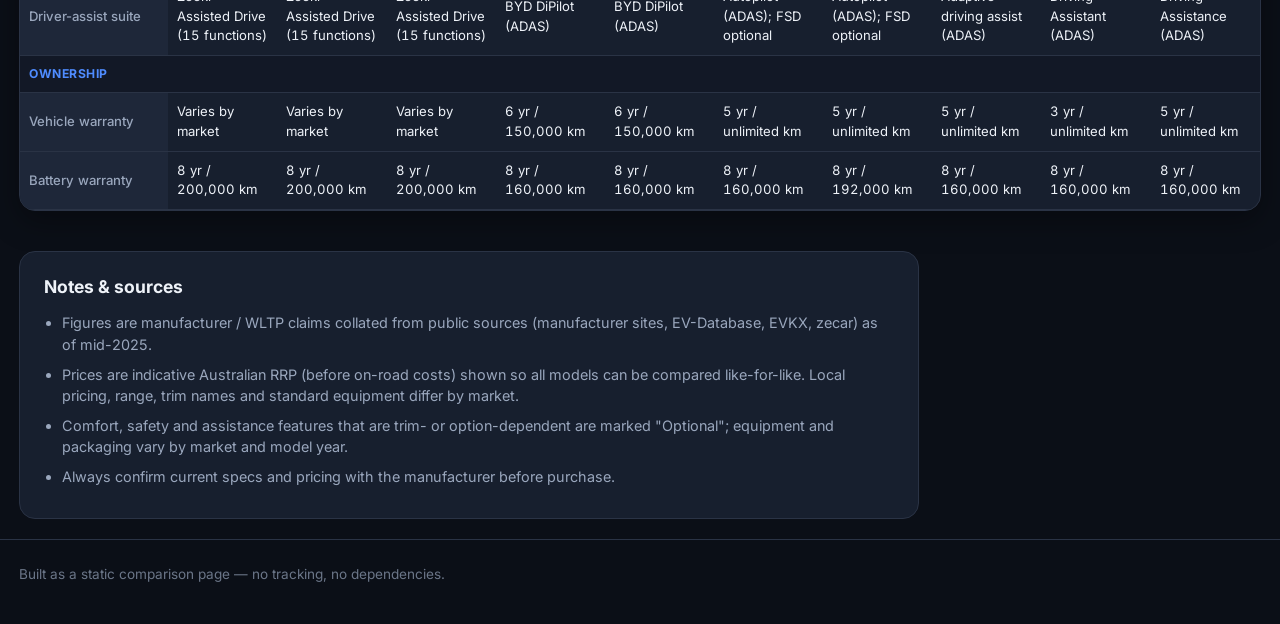
==== commit 257b4732: "Remove best-value color highlighting and its toggle Co-authored-by: add0908 <add0908@users.noreply.g" ====
--- a/index.html
+++ b/index.html
@@ -39,10 +39,6 @@
       <section class="controls" aria-label="Comparison controls">
         <div class="control-group">
           <label class="switch">
-            <input type="checkbox" id="toggle-diff" />
-            <span>Highlight best values</span>
-          </label>
-          <label class="switch">
             <input type="checkbox" id="toggle-onlydiff" />
             <span>Only show rows that differ</span>
           </label>
@@ -72,11 +68,6 @@
             trim names and standard equipment differ by market.
           </li>
           <li>
-            "Best value" highlighting is a simple per-row heuristic (higher power
-            / range is better, lower price / 0–100 time is better) and is not an
-            overall recommendation.
-          </li>
-          <li>
             Comfort, safety and assistance features that are trim- or
             option-dependent are marked "Optional"; equipment and packaging vary
             by market and model year.
--- a/styles.css
+++ b/styles.css
@@ -351,14 +351,6 @@
   margin-left: 3px;
 }
 
-/* winner highlight (toggled) */
-body.show-diff td.win {
-  background: var(--win-bg);
-  color: var(--win-text);
-  font-weight: 700;
-  box-shadow: inset 3px 0 0 var(--win-border);
-}
-
 /* Notes */
 .notes {
   margin: 40px 0 20px;
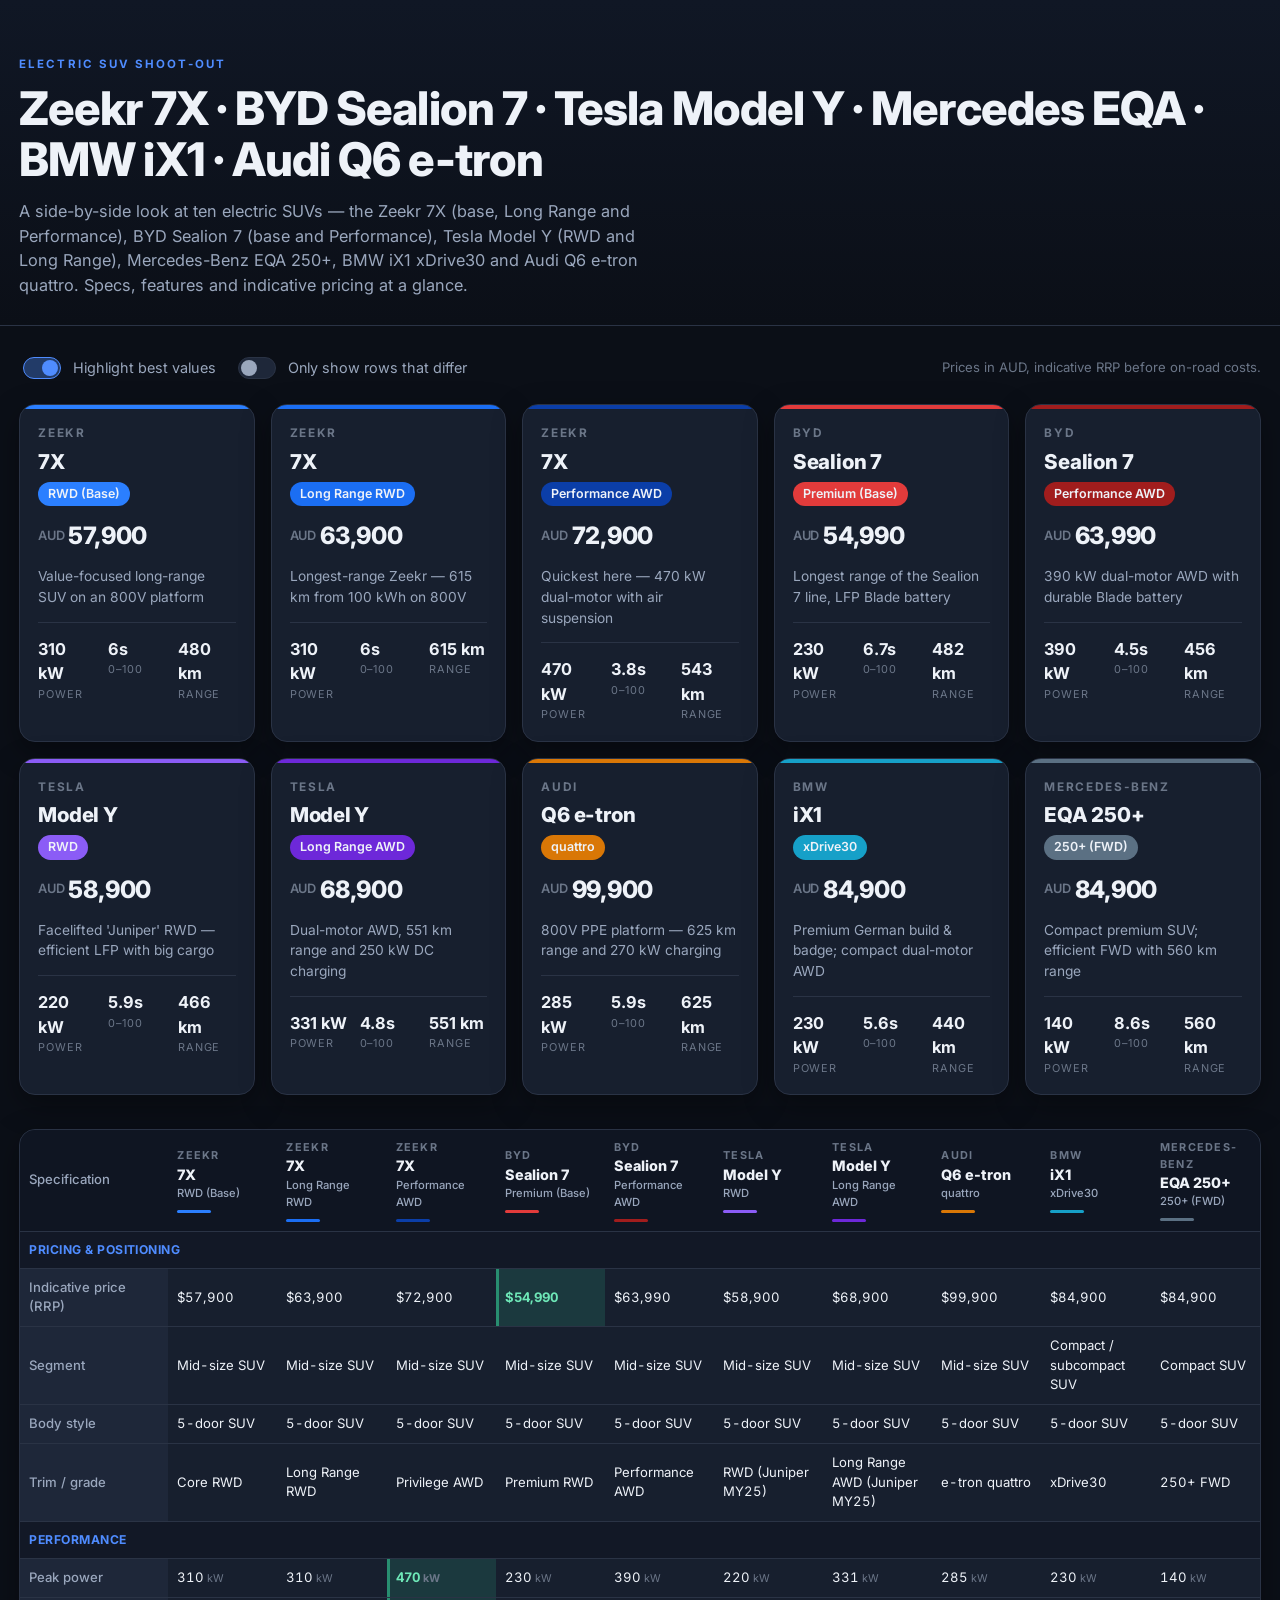
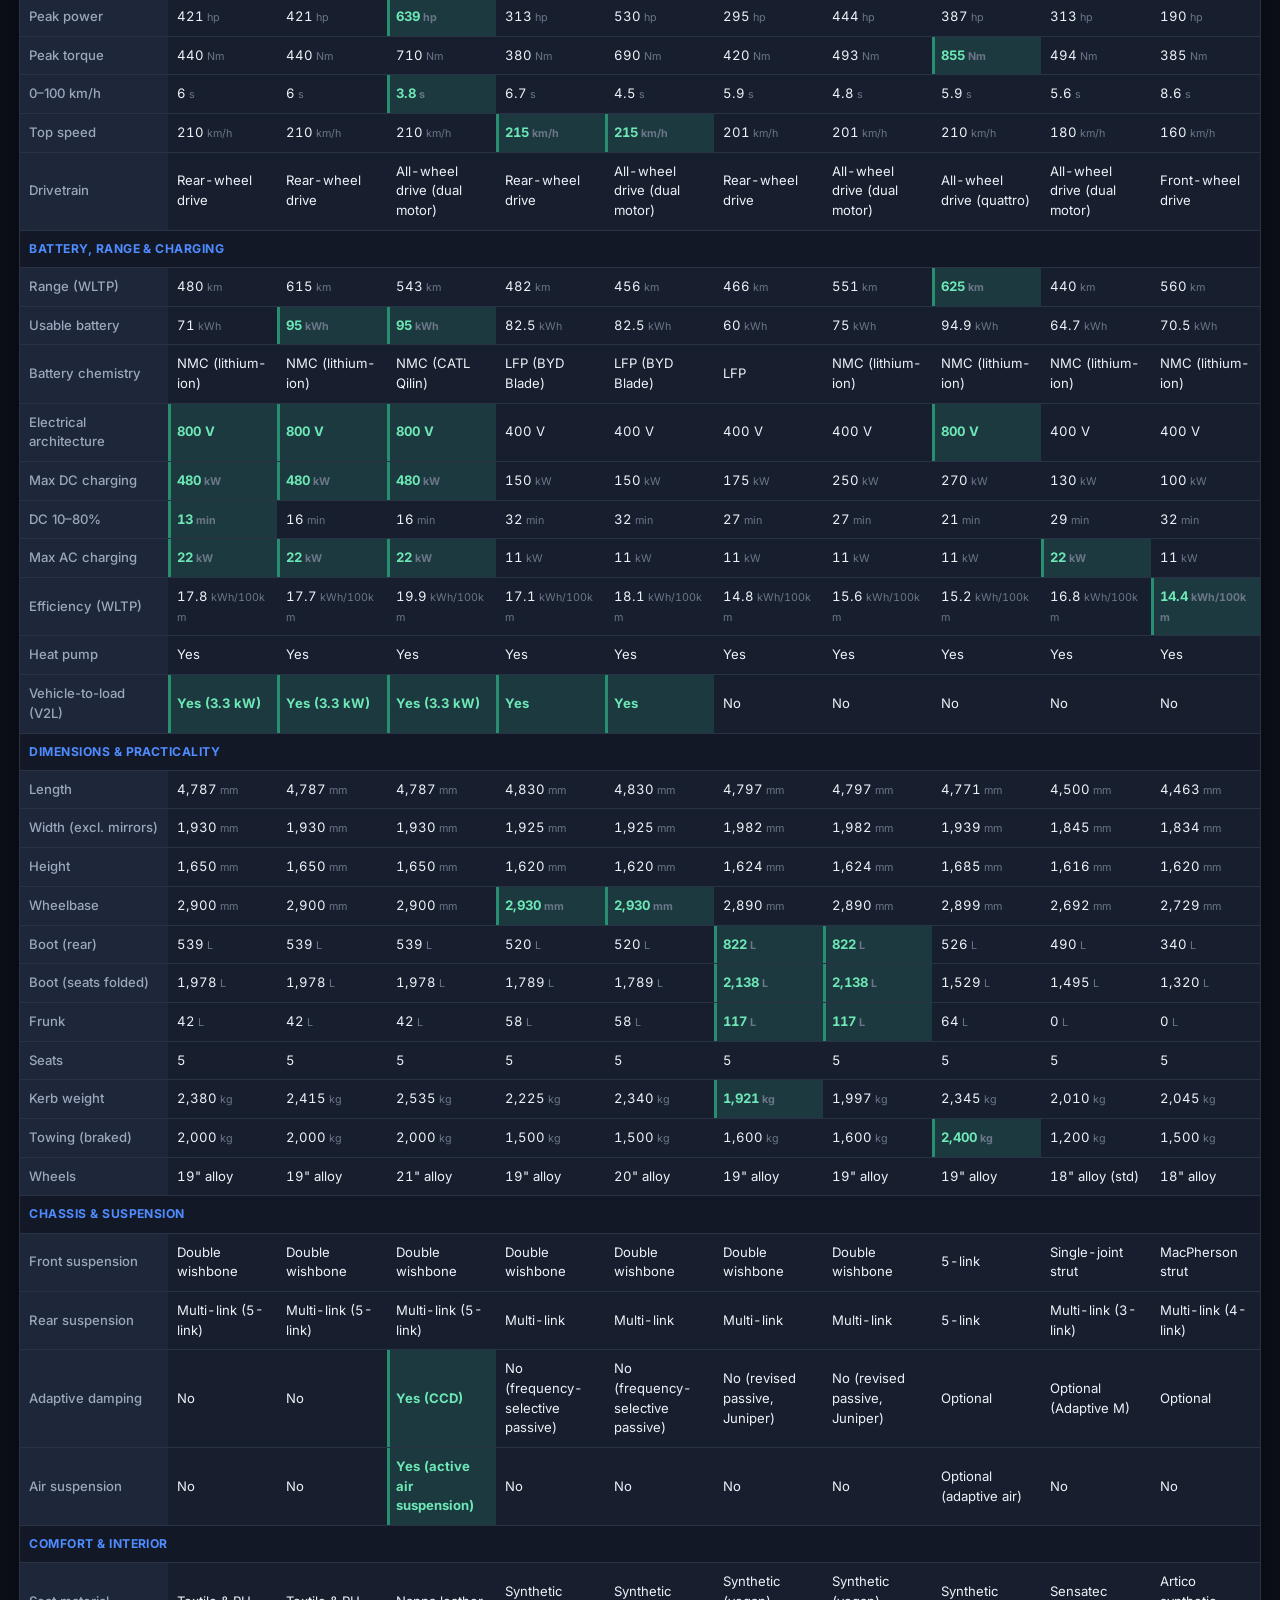
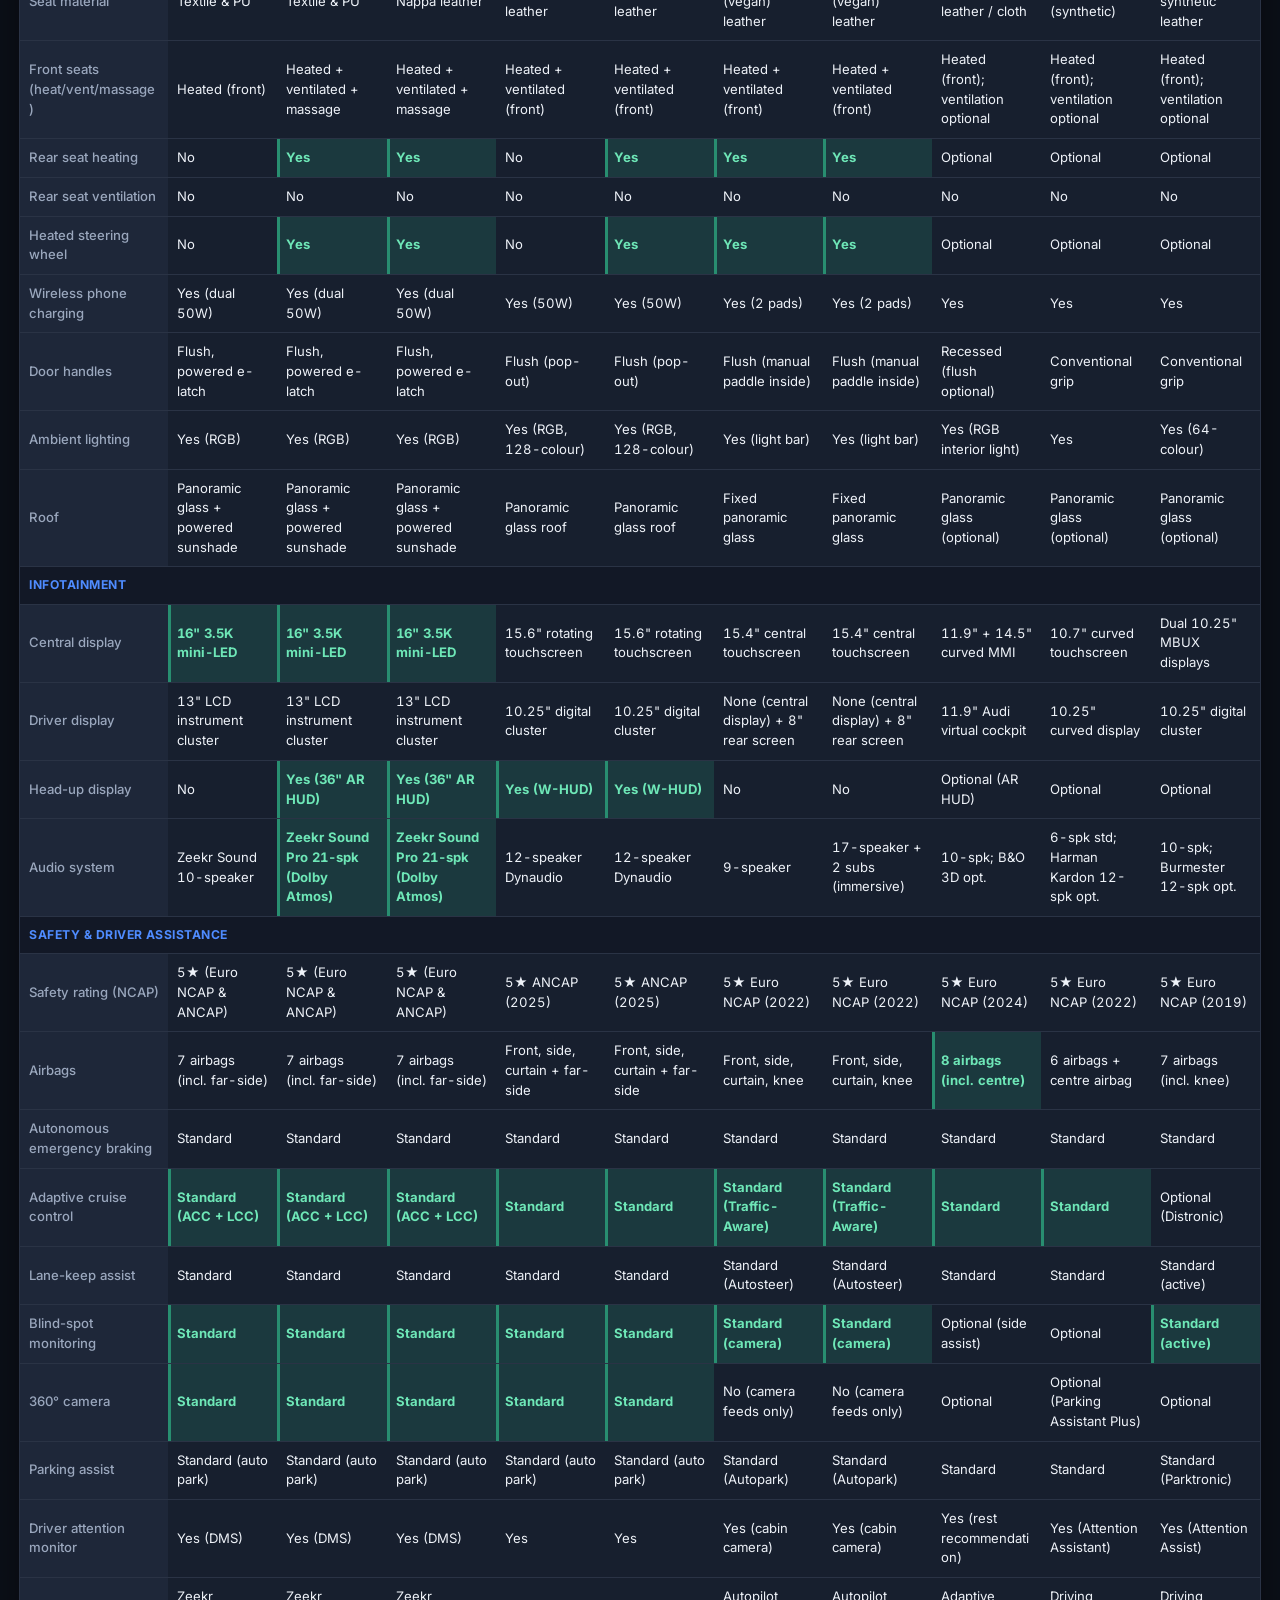
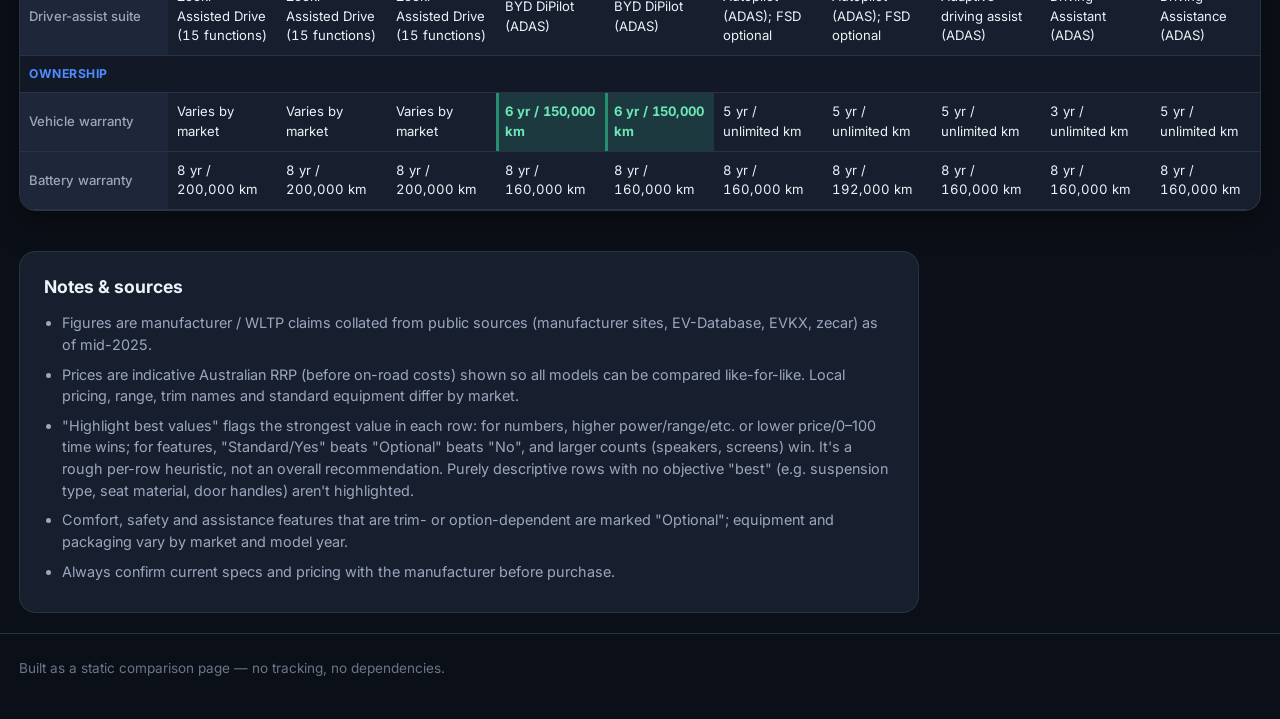
==== commit da3fabed: "Extend best-value highlighting to text specs (features, audio, safety); default on Co-authored-by: a" ====
--- a/index.html
+++ b/index.html
@@ -39,6 +39,10 @@
       <section class="controls" aria-label="Comparison controls">
         <div class="control-group">
           <label class="switch">
+            <input type="checkbox" id="toggle-diff" checked />
+            <span>Highlight best values</span>
+          </label>
+          <label class="switch">
             <input type="checkbox" id="toggle-onlydiff" />
             <span>Only show rows that differ</span>
           </label>
@@ -68,6 +72,15 @@
             trim names and standard equipment differ by market.
           </li>
           <li>
+            "Highlight best values" flags the strongest value in each row: for
+            numbers, higher power/range/etc. or lower price/0–100 time wins; for
+            features, "Standard/Yes" beats "Optional" beats "No", and larger
+            counts (speakers, screens) win. It's a rough per-row heuristic, not
+            an overall recommendation. Purely descriptive rows with no objective
+            "best" (e.g. suspension type, seat material, door handles) aren't
+            highlighted.
+          </li>
+          <li>
             Comfort, safety and assistance features that are trim- or
             option-dependent are marked "Optional"; equipment and packaging vary
             by market and model year.
--- a/styles.css
+++ b/styles.css
@@ -351,6 +351,14 @@
   margin-left: 3px;
 }
 
+/* winner highlight (toggled) */
+body.show-diff td.win {
+  background: var(--win-bg);
+  color: var(--win-text);
+  font-weight: 700;
+  box-shadow: inset 3px 0 0 var(--win-border);
+}
+
 /* Notes */
 .notes {
   margin: 40px 0 20px;
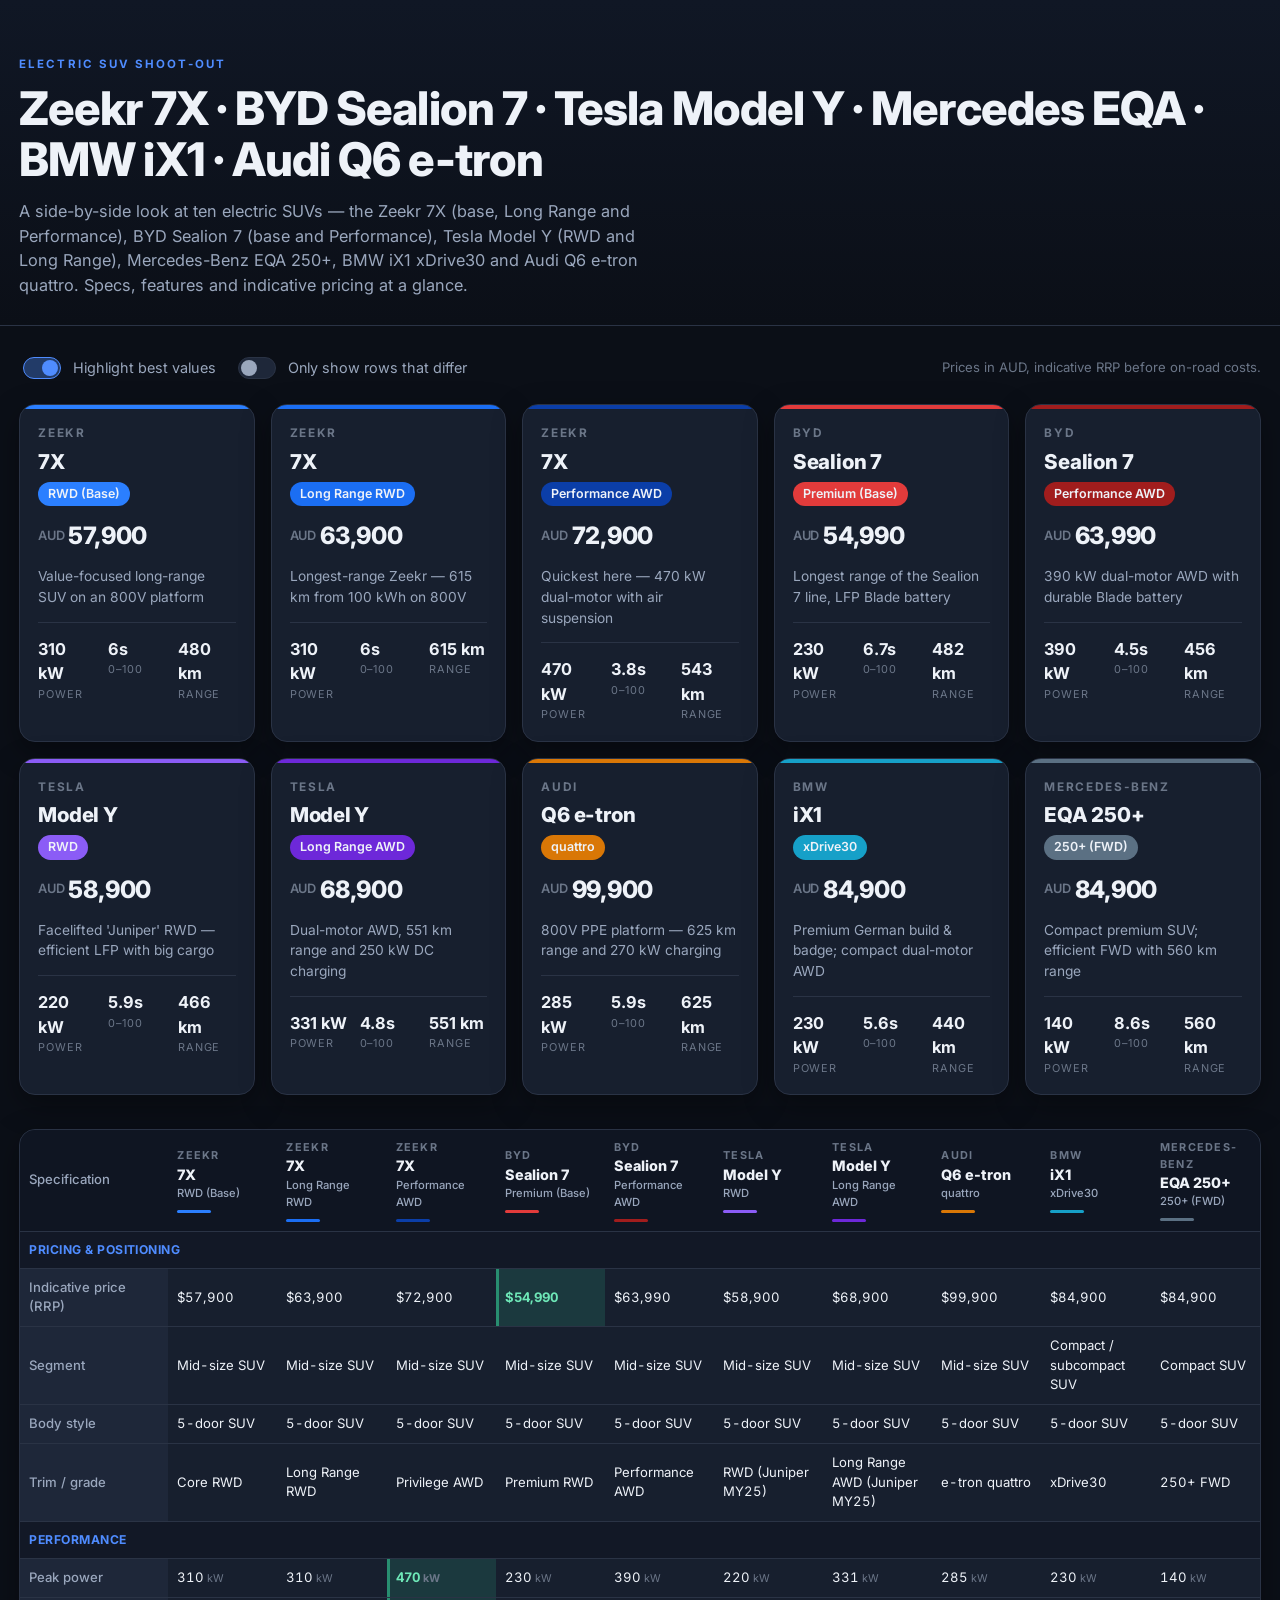
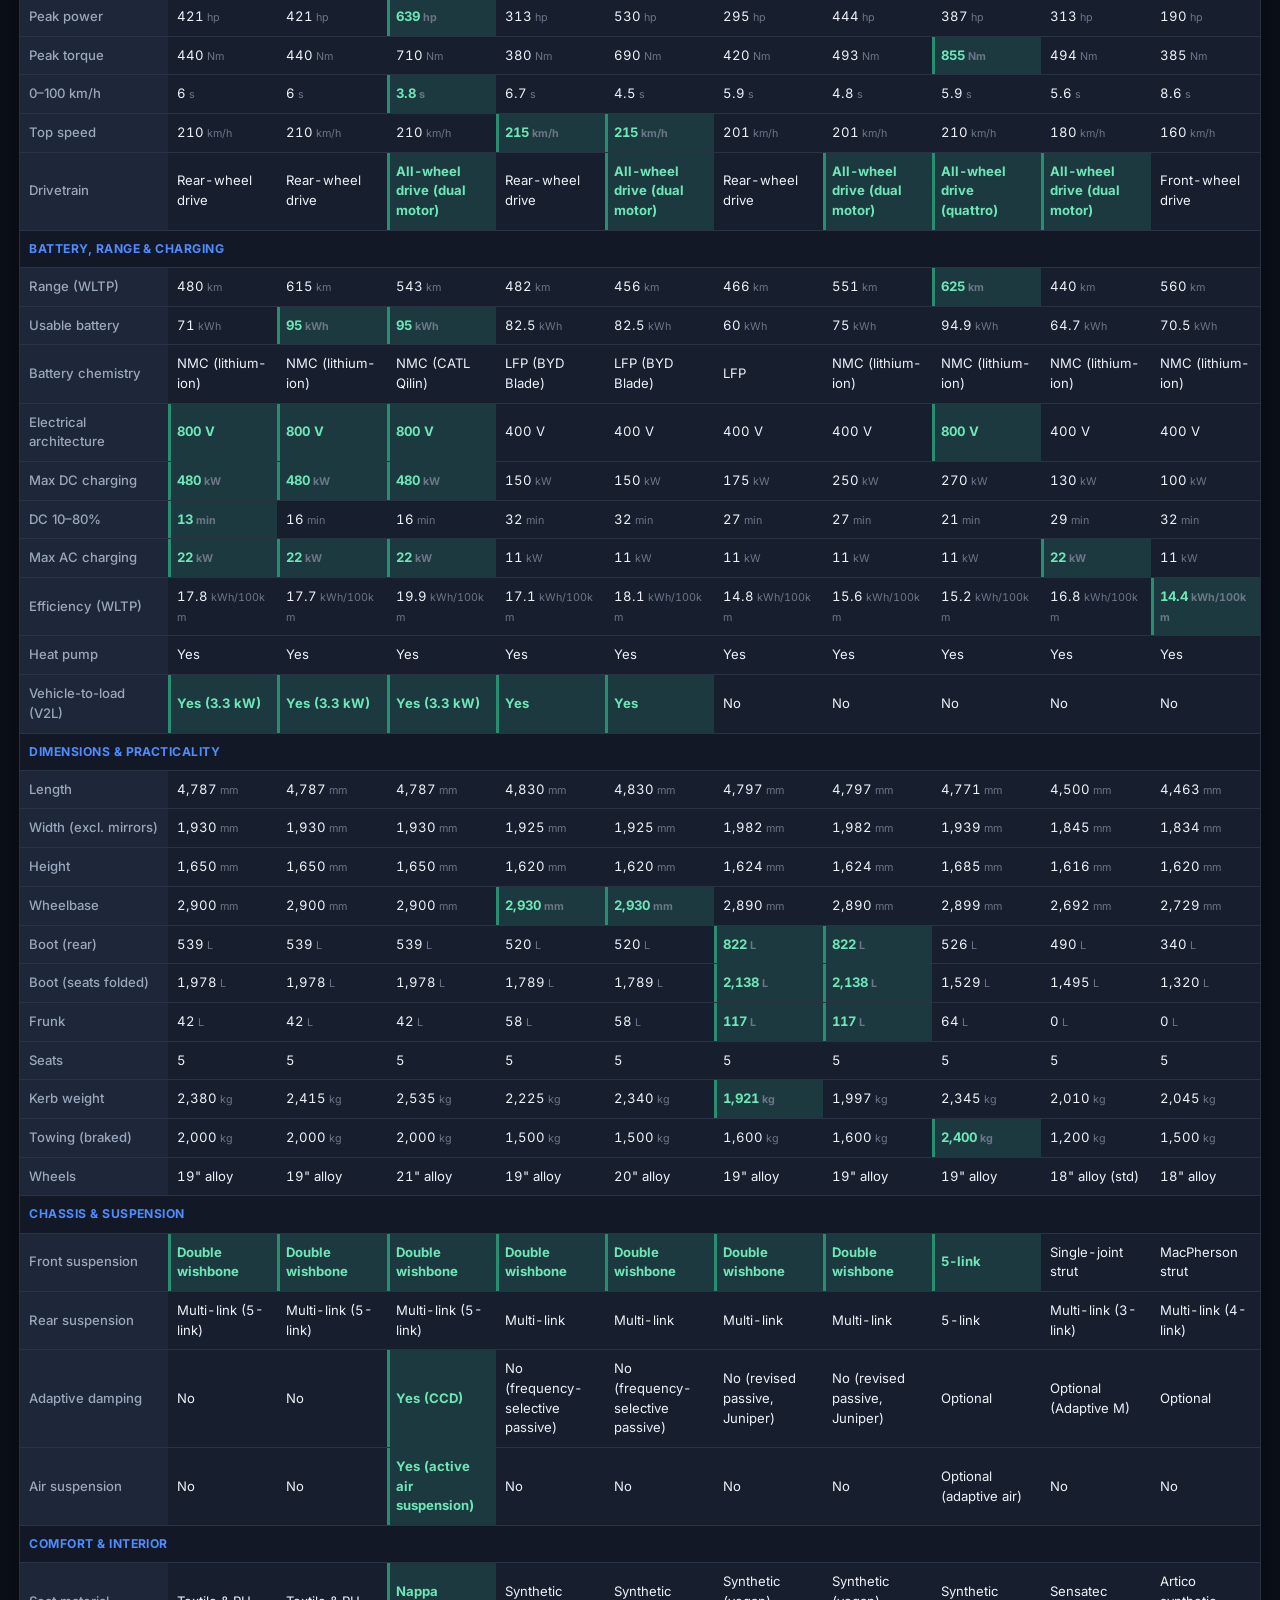
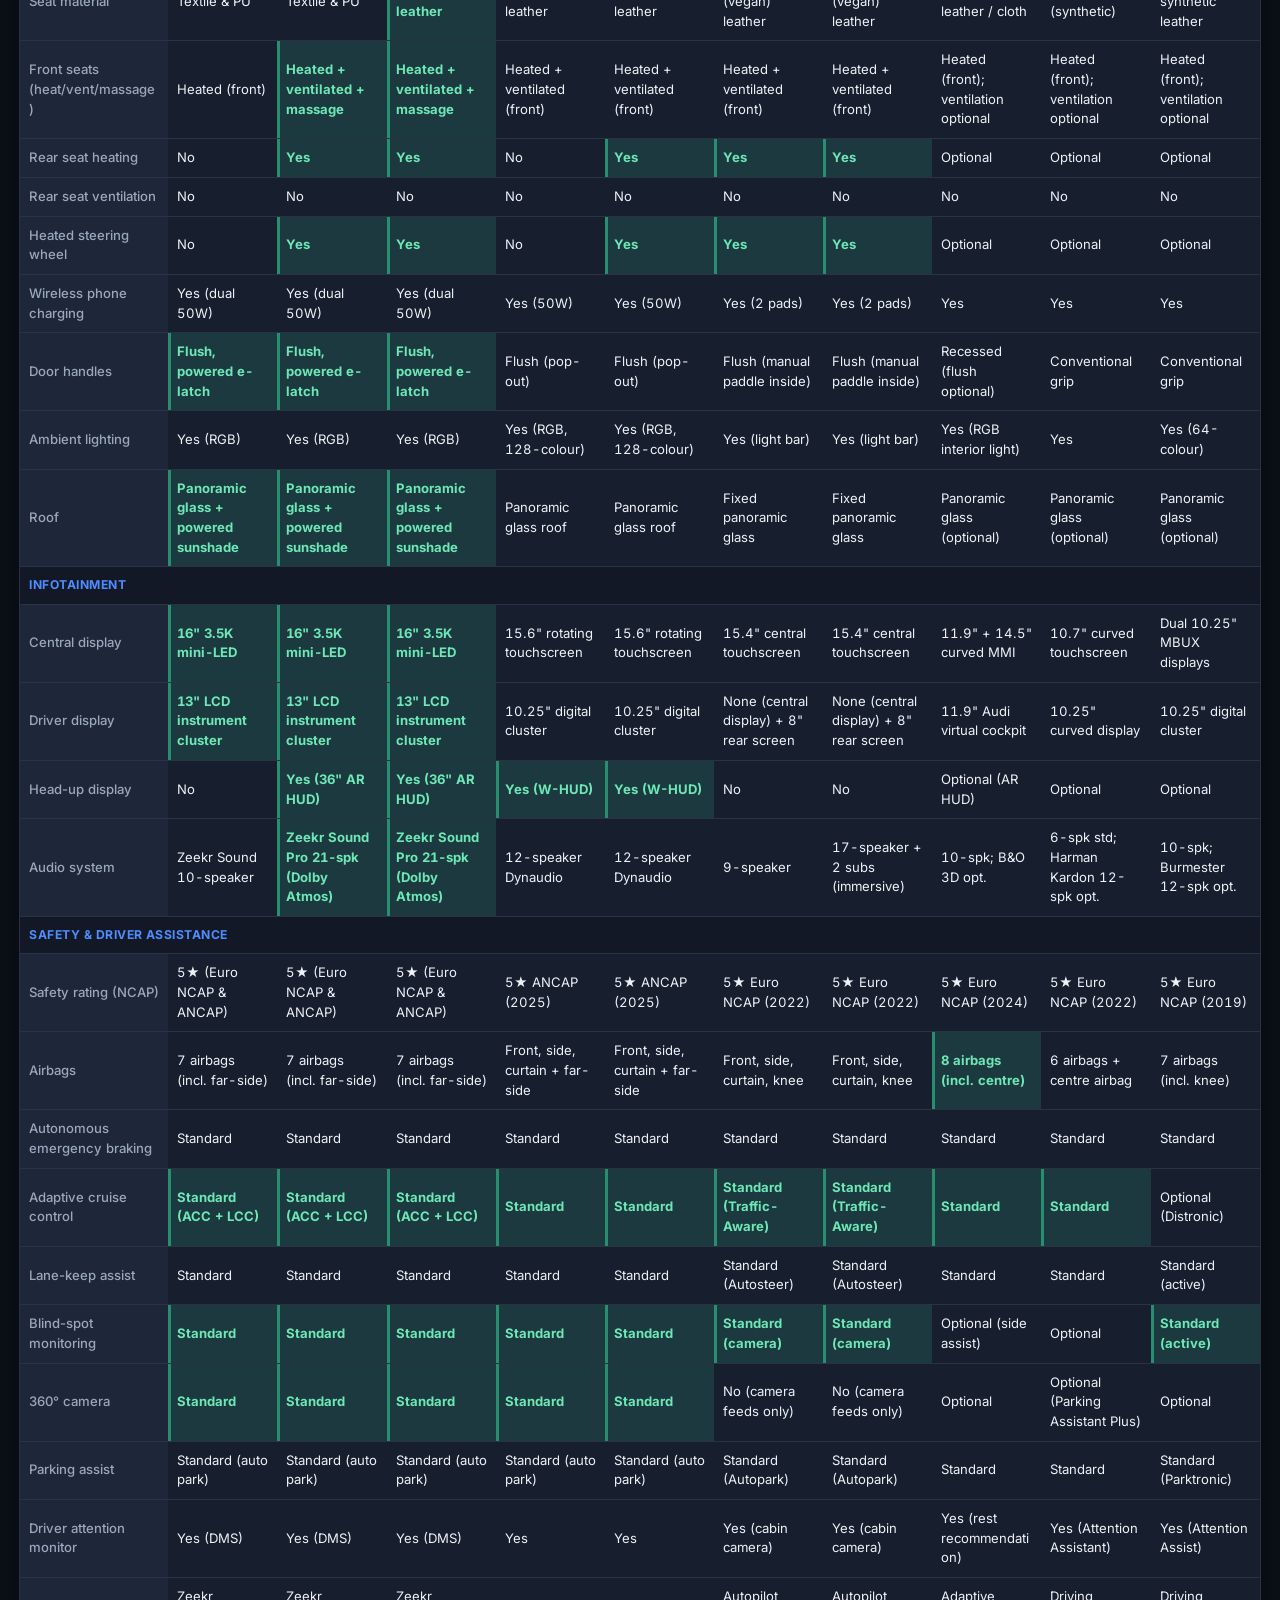
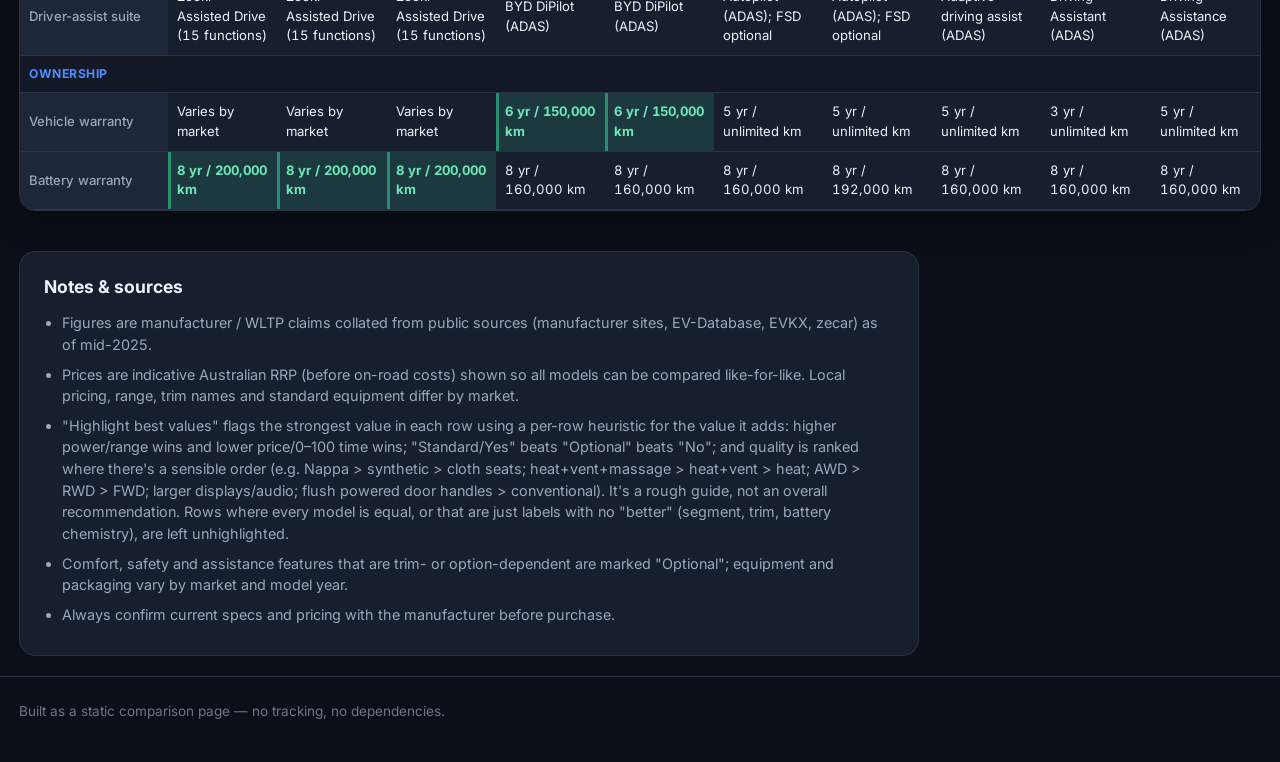
==== commit 43878615: "Rank quality-based text specs (seat material, seat comfort, driver display, door handles, roof, driv" ====
--- a/index.html
+++ b/index.html
@@ -72,13 +72,16 @@
             trim names and standard equipment differ by market.
           </li>
           <li>
-            "Highlight best values" flags the strongest value in each row: for
-            numbers, higher power/range/etc. or lower price/0–100 time wins; for
-            features, "Standard/Yes" beats "Optional" beats "No", and larger
-            counts (speakers, screens) win. It's a rough per-row heuristic, not
-            an overall recommendation. Purely descriptive rows with no objective
-            "best" (e.g. suspension type, seat material, door handles) aren't
-            highlighted.
+            "Highlight best values" flags the strongest value in each row using
+            a per-row heuristic for the value it adds: higher power/range wins
+            and lower price/0–100 time wins; "Standard/Yes" beats "Optional"
+            beats "No"; and quality is ranked where there's a sensible order
+            (e.g. Nappa &gt; synthetic &gt; cloth seats; heat+vent+massage &gt;
+            heat+vent &gt; heat; AWD &gt; RWD &gt; FWD; larger displays/audio;
+            flush powered door handles &gt; conventional). It's a rough guide,
+            not an overall recommendation. Rows where every model is equal, or
+            that are just labels with no "better" (segment, trim, battery
+            chemistry), are left unhighlighted.
           </li>
           <li>
             Comfort, safety and assistance features that are trim- or
